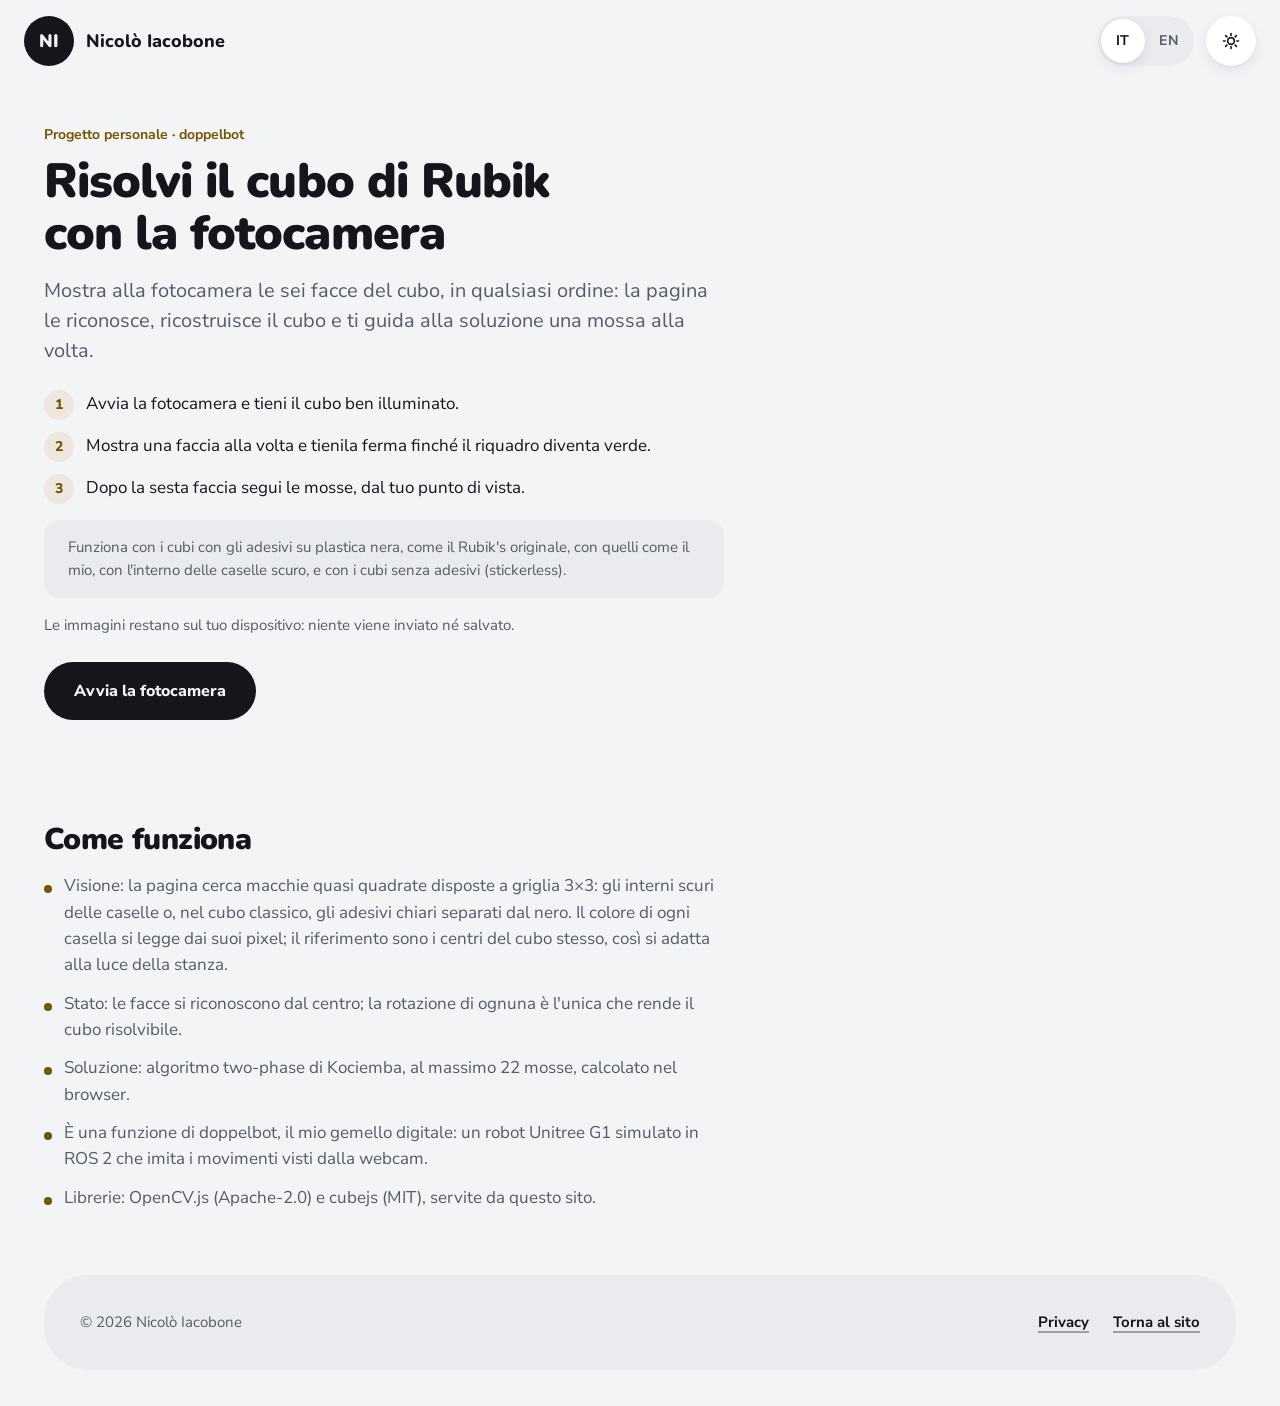
==== rubik/index.html @ 229d57e0 "Rubik page: move to the design system The page loads ../ds/tokens.css and ../ds/components.css inste" ====
<!DOCTYPE html>
<html lang="it">
<head>
<meta charset="utf-8">
<meta name="viewport" content="width=device-width, initial-scale=1">
<title>Cubo di Rubik con la fotocamera — Nicolò Iacobone</title>
<meta name="description" data-i18n-attr="content" data-i18n="meta.description" content="Scansiona un cubo di Rubik con la fotocamera e risolvilo mossa per mossa, tutto nel browser.">
<meta name="author" content="Nicolò Iacobone">
<meta name="theme-color" content="#ffffff">
<link rel="canonical" href="https://www.nicoloiacobone.it/rubik/">
<link rel="icon" href="../favicon.svg" type="image/svg+xml">
<link rel="stylesheet" href="../ds/tokens.css">
<link rel="stylesheet" href="../ds/components.css">
<link rel="stylesheet" href="css/rubik.css">
<script>
/* Applica tema e lingua prima del primo paint per evitare il flash (come nella home) */
(function () {
  try {
    var t = localStorage.getItem('theme');
    if (!t) t = window.matchMedia('(prefers-color-scheme: dark)').matches ? 'dark' : 'light';
    document.documentElement.setAttribute('data-theme', t);
    var l = localStorage.getItem('lang');
    if (!l) l = (navigator.language || 'it').toLowerCase().indexOf('it') === 0 ? 'it' : 'en';
    document.documentElement.setAttribute('lang', l);
  } catch (e) {}
})();
</script>
<script type="module" src="js/app.js"></script>
</head>
<body class="ni">

<header class="top">
  <nav class="ni-nav" aria-label="Main">
    <a class="ni-nav__brand" href="../"><span class="brand-dot" aria-hidden="true">NI</span><span class="name">Nicolò Iacobone</span></a>
    <div class="ni-nav__tools">
      <div class="ni-lang" role="group" data-i18n-attr="aria-label" data-i18n="a11y.langGroup" aria-label="Lingua">
        <button type="button" class="ni-lang__btn langswitch__btn" data-lang="it" aria-pressed="true">IT</button>
        <button type="button" class="ni-lang__btn langswitch__btn" data-lang="en" aria-pressed="false">EN</button>
      </div>
      <button type="button" class="ni-iconbtn" id="themeToggle" data-i18n-attr="aria-label,title" data-i18n="a11y.theme" aria-label="Cambia tema" title="Cambia tema"><svg aria-hidden="true" viewBox="0 0 24 24" fill="none" stroke="currentColor" stroke-width="2" stroke-linecap="round"><circle cx="12" cy="12" r="4"/><path d="M12 3v2M12 19v2M3 12h2M19 12h2M5.6 5.6l1.4 1.4M17 17l1.4 1.4M5.6 18.4L7 17M17 7l1.4-1.4"/></svg></button>
    </div>
  </nav>
</header>

<main class="wrap rubik">

  <section class="rubik__intro" id="intro">
    <p class="section__kicker ni-scope" data-i18n="intro.kicker">Progetto personale · doppelbot</p>
    <h1 class="rubik__title" data-i18n="intro.title">Risolvi il cubo di Rubik con la fotocamera</h1>
    <p class="section__lead" data-i18n="intro.lead">Mostra alla fotocamera le sei facce del cubo, in qualsiasi ordine: la pagina le riconosce, ricostruisce il cubo e ti guida alla soluzione una mossa alla volta.</p>
    <ol class="rubik__steps">
      <li data-i18n="intro.step1">Avvia la fotocamera e tieni il cubo ben illuminato.</li>
      <li data-i18n="intro.step2">Mostra una faccia alla volta e tienila ferma finché il riquadro diventa verde.</li>
      <li data-i18n="intro.step3">Dopo la sesta faccia segui le mosse, dal tuo punto di vista.</li>
    </ol>
    <p class="rubik__note" data-i18n="intro.note">Funziona con i cubi con gli adesivi su plastica nera, come il Rubik's originale, con quelli come il mio, con l'interno delle caselle scuro, e con i cubi senza adesivi (stickerless).</p>
    <p class="rubik__privacy" data-i18n="intro.privacy">Le immagini restano sul tuo dispositivo: niente viene inviato né salvato.</p>
    <div class="rubik__actions">
      <button type="button" class="ni-btn ni-btn--primary" id="startButton" data-i18n="intro.start">Avvia la fotocamera</button>
    </div>
    <p class="rubik__load" id="loadStatus" role="status" aria-live="polite"></p>
    <noscript><p class="rubik__load is-error">Serve JavaScript. / JavaScript is required.</p></noscript>
  </section>

  <!-- Sorgente nascosta: si vede il canvas con il fotogramma analizzato e la griglia disegnata sopra. -->
  <video class="rubik__source" id="video" playsinline muted aria-hidden="true"></video>

  <section class="rubik__app rubik__screen" id="scanSection" hidden>
    <div class="rubik__stage is-mirrored" id="stage">
      <canvas id="view" aria-hidden="true"></canvas>
    </div>
    <div class="rubik__panel rubik__panel--scan">
      <h2 class="rubik__subtitle" data-i18n="scan.title">Scansione</h2>
      <div class="rubik__messages">
        <p class="rubik__status" id="scanMain" role="status" aria-live="polite"></p>
        <p class="rubik__hint" id="scanHint"></p>
        <p class="rubik__hint" id="scanWarn" hidden></p>
        <p class="rubik__event" id="scanEvent" hidden></p>
      </div>
      <div class="net" id="net" role="img" data-i18n-attr="aria-label" data-i18n="scan.net" aria-label="Facce acquisite"></div>
      <div class="rubik__actions">
        <button type="button" class="ni-btn ni-btn--secondary" id="restartButton" data-i18n="scan.restart">Ricomincia</button>
        <button type="button" class="ni-btn ni-btn--secondary" id="switchButton" data-i18n="scan.switch" hidden>Cambia fotocamera</button>
        <button type="button" class="ni-btn ni-btn--secondary" data-exit data-i18n="app.exit">Esci</button>
      </div>
    </div>
  </section>

  <section class="rubik__guide rubik__screen" id="guideSection" hidden>
    <div class="rubik__guidehead">
      <h2 class="rubik__subtitle" data-i18n="guide.title">Soluzione</h2>
      <p class="rubik__hint" data-i18n="guide.hold">Tieni il cubo con il verde verso di te e il bianco in alto: la fotocamera vede la faccia blu.</p>
      <p class="rubik__status" id="guideStatus" role="status" aria-live="polite" hidden></p>
    </div>

    <div class="rubik__app">
      <div class="rubik__camera" id="guideStage">
        <p class="rubik__hint" id="guideCamera" hidden></p>
      </div>

      <div class="rubik__panel">
        <div class="move" id="currentMove">
          <svg class="move__icon" id="moveIcon" viewBox="-2.3 -2.3 4.6 4.6" aria-hidden="true">
            <defs>
              <marker id="arrowhead" viewBox="0 0 10 10" refX="6" refY="5" markerWidth="4" markerHeight="4" orient="auto-start-reverse">
                <path d="M0 0 L10 5 L0 10 z" fill="#ffff00" stroke="#000" stroke-width="1"/>
              </marker>
            </defs>
          </svg>
          <div class="move__text">
            <p class="move__label" data-i18n="guide.next">Prossima mossa</p>
            <p class="move__name" id="moveName" aria-live="polite"></p>
            <p class="move__description" id="moveText"></p>
            <p class="move__count" id="moveCount"></p>
          </div>
        </div>

        <div class="rubik__solved" id="solved" hidden>
          <p class="move__name" data-i18n="guide.solved">Cubo risolto!</p>
          <p data-i18n="guide.solvedText">Ottimo lavoro. Puoi mischiarlo e ricominciare con una nuova scansione.</p>
        </div>

        <p class="rubik__event" id="guideEvent" hidden></p>
        <div class="rubik__actions">
          <button type="button" class="ni-btn ni-btn--primary" id="doneButton" data-i18n="guide.done">Fatto</button>
          <button type="button" class="ni-btn ni-btn--secondary" id="undoButton" data-i18n="guide.undo">Annulla l'ultima</button>
          <button type="button" class="ni-btn ni-btn--secondary" id="modeButton">Conferma a mano</button>
          <button type="button" class="ni-btn ni-btn--secondary" id="rescanButton" data-i18n="guide.rescan">Nuova scansione</button>
          <button type="button" class="ni-btn ni-btn--secondary" data-exit data-i18n="app.exit">Esci</button>
        </div>
        <p class="rubik__keys" data-i18n="guide.keys">Tasti: Spazio = fatto, Z = annulla, M = conferma automatica o a mano</p>
        <ol class="moves" id="moveList"></ol>
      </div>
    </div>
  </section>

  <section class="rubik__about">
    <h2 class="rubik__subtitle" data-i18n="about.title">Come funziona</h2>
    <ul class="rubik__list">
      <li data-i18n="about.vision">Visione: la pagina cerca macchie quasi quadrate disposte a griglia 3×3: gli interni scuri delle caselle o, nel cubo classico, gli adesivi chiari separati dal nero. Il colore di ogni casella si legge dai suoi pixel; il riferimento sono i centri del cubo stesso, così si adatta alla luce della stanza.</li>
      <li data-i18n="about.state">Stato: le facce si riconoscono dal centro; la rotazione di ognuna è l'unica che rende il cubo risolvibile.</li>
      <li data-i18n="about.solver">Soluzione: algoritmo two-phase di Kociemba, al massimo 22 mosse, calcolato nel browser.</li>
      <li data-i18n="about.origin">È una funzione di doppelbot, il mio gemello digitale: un robot Unitree G1 simulato in ROS 2 che imita i movimenti visti dalla webcam.</li>
      <li data-i18n="about.credits">Librerie: OpenCV.js (Apache-2.0) e cubejs (MIT), servite da questo sito.</li>
    </ul>
  </section>
</main>

<footer class="wrap rubik__foot">
  <div class="ni-footer">
    <p class="footer__copy">© 2026 Nicolò Iacobone</p>
    <ul class="ni-footer__links">
      <li><a class="ni-link" href="../privacy.html" data-i18n="footer.privacy">Privacy</a></li>
      <li><a class="ni-link" href="../" data-i18n="footer.back">Torna al sito</a></li>
    </ul>
  </div>
</footer>

</body>
</html>
---- ds/tokens.css ----
/* Nicolò Iacobone design system: tokens. Generated from tokens.json by tools/gen_tokens.py. Do not edit by hand. */
@font-face { font-family: "Nunito"; src: url("fonts/Nunito-latin-wght.woff2") format("woff2"); font-weight: 200 1000; font-style: normal; font-display: swap; }
@font-face { font-family: "Nunito Sans"; src: url("fonts/NunitoSans-latin-wght.woff2") format("woff2"); font-weight: 200 1000; font-style: normal; font-display: swap; }
@font-face { font-family: "JetBrains Mono"; src: url("fonts/JetBrainsMono-latin-wght.woff2") format("woff2"); font-weight: 100 800; font-style: normal; font-display: swap; }

/* Light is the first theme. The page follows the system setting, and data-theme on <html> overrides it. */
:root, [data-theme="light"] {
  --ground: #f3f4f6;
  --surface: #ffffff;
  --sunken: #e9ebef;
  --line: #d8dbe2;
  --muted: #555b6a;
  --ink: #14161c;
  --on-ink: #f3f4f6;
  --vggt-text: #4b35d6;
  --vggt-near: var(--vggt-text);
  --vggt-far: #0b8e93;
  --mapanything-text: #a31b6f;
  --openfactory-text: #a8420e;
  --openfactory-link: #f0661a;
  --openfactory-link-2: #ff8a3d;
  --openfactory-joint: var(--ink);
  --doppelbot-text: #0a6e60;
  --doppelbot-human: #0b8e7c;
  --doppelbot-twin: #e0457b;
  --doppelbot-bone: #8a90a0;
  --rgbd-text: #3d5a80;
  --rgbd-near: var(--rgbd-text);
  --rgbd-far: #9aa3b2;
  --rubik-text: #765300;
  --rubik-body: #14161c;
  --rubik-off: #2a2f3a;
  --rubik-red: #d9283f;
  --rubik-orange: #f0801c;
  --rubik-yellow: #f4cc1f;
  --rubik-green: #1ba358;
  --rubik-blue: #2160e0;
  --rubik-white: #f5f5f1;
  --fishing-thread: #2b7bb9;
  --deck-card: #c48a00;
  --deck-rest: #c9ced8;
  --pitch-grass: #1f8a4c;
  --pitch-line: #ffffff;
  --film-strip: #14161c;
  --film-frame: #f5f5f1;
  --film-light: #f4cc1f;
  --juggle-a: #e5484d;
  --juggle-b: #f2b01e;
  --juggle-c: #3b82f6;
  --board-pcb: #0f5f55;
  --board-hole: #0a3f39;
  --led-on: #ff4d4d;
  --board-wire: #f2b01e;
  --timeline-a: #7c5cff;
  --timeline-b: #0f9e90;
  --travel-visited: #00a0bd;
  --travel-lived: #d9541e;
  --travel-land: #c9ced8;
  --dots-perception: #1583c6;
  --dots-data: #4f8f1e;
  --dots-academic: #d2473a;
  --shadow-float: 0 1px 2px rgba(20,22,28,0.05), 0 18px 44px rgba(30,36,60,0.11);
  --shadow-rest: 0 1px 2px rgba(20,22,28,0.06), 0 5px 14px rgba(30,36,60,0.08);
}
@media (prefers-color-scheme: dark) {
  :root:not([data-theme="light"]) {
    --ground: #0e1014;
    --surface: #181b22;
    --sunken: #232730;
    --line: #2e333e;
    --muted: #a4a9b6;
    --ink: #f1f2f5;
    --on-ink: #0e1014;
    --vggt-text: #a99bff;
    --vggt-near: var(--vggt-text);
    --vggt-far: #5ee0da;
    --mapanything-text: #ff8fcc;
    --openfactory-text: #ff9a5c;
    --openfactory-joint: var(--ink);
    --doppelbot-text: #5ee0c8;
    --doppelbot-human: var(--doppelbot-text);
    --doppelbot-twin: #ff86b0;
    --doppelbot-bone: #7c8494;
    --rgbd-text: #a9c1e8;
    --rgbd-near: var(--rgbd-text);
    --rgbd-far: #5b6475;
    --rubik-text: #ffd466;
    --rubik-body: #05060a;
    --rubik-off: #1b1f28;
    --fishing-thread: #7cc0f5;
    --deck-card: #ffcb45;
    --deck-rest: #3a4150;
    --film-strip: #05060a;
    --board-pcb: #0c4a43;
    --board-hole: #083630;
    --timeline-a: #a996ff;
    --timeline-b: #4fd8c9;
    --travel-visited: #1fb6d4;
    --travel-lived: #ff8f5a;
    --travel-land: #3a4150;
    --dots-perception: #74c4f5;
    --dots-data: #a6d86a;
    --dots-academic: #ff8f7e;
    --shadow-float: inset 0 1px 0 rgba(255,255,255,0.05), 0 20px 48px rgba(0,0,0,0.55);
    --shadow-rest: inset 0 1px 0 rgba(255,255,255,0.05), 0 6px 16px rgba(0,0,0,0.45);
  }
}
[data-theme="dark"] {
  --ground: #0e1014;
  --surface: #181b22;
  --sunken: #232730;
  --line: #2e333e;
  --muted: #a4a9b6;
  --ink: #f1f2f5;
  --on-ink: #0e1014;
  --vggt-text: #a99bff;
  --vggt-near: var(--vggt-text);
  --vggt-far: #5ee0da;
  --mapanything-text: #ff8fcc;
  --openfactory-text: #ff9a5c;
  --openfactory-joint: var(--ink);
  --doppelbot-text: #5ee0c8;
  --doppelbot-human: var(--doppelbot-text);
  --doppelbot-twin: #ff86b0;
  --doppelbot-bone: #7c8494;
  --rgbd-text: #a9c1e8;
  --rgbd-near: var(--rgbd-text);
  --rgbd-far: #5b6475;
  --rubik-text: #ffd466;
  --rubik-body: #05060a;
  --rubik-off: #1b1f28;
  --fishing-thread: #7cc0f5;
  --deck-card: #ffcb45;
  --deck-rest: #3a4150;
  --film-strip: #05060a;
  --board-pcb: #0c4a43;
  --board-hole: #083630;
  --timeline-a: #a996ff;
  --timeline-b: #4fd8c9;
  --travel-visited: #1fb6d4;
  --travel-lived: #ff8f5a;
  --travel-land: #3a4150;
  --dots-perception: #74c4f5;
  --dots-data: #a6d86a;
  --dots-academic: #ff8f7e;
  --shadow-float: inset 0 1px 0 rgba(255,255,255,0.05), 0 20px 48px rgba(0,0,0,0.55);
  --shadow-rest: inset 0 1px 0 rgba(255,255,255,0.05), 0 6px 16px rgba(0,0,0,0.45);
}
:root {
  --space-1: 4px;
  --space-2: 8px;
  --space-3: 12px;
  --space-4: 16px;
  --space-5: 24px;
  --space-6: 36px;
  --space-7: 48px;
  --space-8: 64px;
  --space-9: 96px;
  --radius-sm: 16px;
  --radius-md: 28px;
  --radius-lg: 44px;
  --radius-xl: 56px;
  --radius-full: 999px;
  --page-max: 1240px;
  --grid-columns: 12;
  --grid-gap: 24px;
  --text-measure: 68ch;
  --bp-phone: 480px;
  --bp-tablet: 768px;
  --bp-desktop: 1100px;
  --font-display: "Nunito", "Avenir Next", system-ui, sans-serif;
  --font-text: "Nunito Sans", "Avenir Next", system-ui, sans-serif;
  --font-mono: "JetBrains Mono", ui-monospace, Menlo, monospace;
}

/* One class per type style. */
.display { font-family: var(--font-display); font-size: 76px; line-height: 1.03; font-weight: 900; letter-spacing: -0.025em; }
.title-1 { font-family: var(--font-display); font-size: 48px; line-height: 1.08; font-weight: 900; letter-spacing: -0.02em; }
.title-2 { font-family: var(--font-display); font-size: 30px; line-height: 1.15; font-weight: 900; letter-spacing: -0.02em; }
.title-3 { font-family: var(--font-display); font-size: 22px; line-height: 1.25; font-weight: 800; letter-spacing: -0.01em; }
.metric { font-family: var(--font-display); font-size: 34px; line-height: 1.1; font-weight: 900; letter-spacing: -0.01em; }
.lead { font-family: var(--font-text); font-size: 20px; line-height: 1.5; font-weight: 400; }
.body { font-family: var(--font-text); font-size: 17px; line-height: 1.5; font-weight: 400; }
.small { font-family: var(--font-text); font-size: 15px; line-height: 1.5; font-weight: 400; }
.label { font-family: var(--font-text); font-size: 14px; line-height: 1.3; font-weight: 700; }
.button { font-family: var(--font-text); font-size: 16px; line-height: 1; font-weight: 800; }
.code { font-family: var(--font-mono); font-size: 14px; line-height: 1.6; font-weight: 400; }
.unit { font-family: var(--font-mono); font-size: 12px; line-height: 1.4; font-weight: 400; }
---- ds/components.css ----
/* Nicolò Iacobone design system: component styles. Every value comes from tokens.css. */
.ni, .ni * { box-sizing: border-box; }
.ni { font-family: var(--font-text); color: var(--ink); -webkit-font-smoothing: antialiased; }
.ni :focus-visible { outline: 3px solid var(--ink); outline-offset: 3px; }

/* ---------- Button ---------- */
.ni-btn { display: inline-flex; align-items: center; justify-content: center; gap: var(--space-2); height: 58px; padding: 0 30px; border: 0; border-radius: var(--radius-full); font: 800 16px/1 var(--font-text); text-decoration: none; white-space: nowrap; cursor: pointer; transition: transform .15s ease, box-shadow .15s ease, background-color .15s ease; }
.ni-btn svg { width: 18px; height: 18px; flex: none; }
.ni-btn--primary { background: var(--ink); color: var(--on-ink); }
.ni-btn--primary:hover { transform: translateY(-2px); }
.ni-btn--secondary { background: var(--surface); color: var(--ink); box-shadow: var(--shadow-rest); }
.ni-btn--secondary:hover { transform: translateY(-2px); box-shadow: var(--shadow-float); }
.ni-btn--quiet { background: transparent; color: var(--ink); }
.ni-btn--quiet:hover { background: var(--sunken); }
.ni-btn--small { height: 46px; padding: 0 22px; font-size: 15px; }
.ni-btn[disabled], .ni-btn[aria-disabled="true"] { opacity: .45; cursor: not-allowed; transform: none; box-shadow: none; }
.ni-iconbtn { display: inline-flex; align-items: center; justify-content: center; width: 50px; height: 50px; padding: 0; border: 0; border-radius: 50%; background: var(--surface); color: var(--ink); box-shadow: var(--shadow-rest); cursor: pointer; }
.ni-iconbtn svg { width: 20px; height: 20px; }

/* ---------- Link ---------- */
.ni-link { color: var(--ni-accent, var(--ink)); font-weight: 700; text-decoration: underline; text-decoration-thickness: 2px; text-underline-offset: 4px; text-decoration-color: color-mix(in oklab, currentColor 35%, transparent); }
.ni-link:hover { text-decoration-color: currentColor; }
.ni-link--arrow::after { content: "\2192"; display: inline-block; margin-left: .3em; transition: transform .15s ease; }
.ni-link--arrow:hover::after { transform: translateX(3px); }
.ni-pending { display: inline-flex; align-items: center; height: 30px; padding: 0 13px; border: 2px dashed var(--ni-accent, var(--muted)); border-radius: var(--radius-full); color: var(--ni-accent, var(--muted)); font: 500 11.5px/1 var(--font-mono); letter-spacing: .04em; text-transform: uppercase; white-space: nowrap; }

/* ---------- Tag, chip, scope ---------- */
.ni-tag { display: inline-flex; align-items: center; height: 32px; padding: 0 14px; border-radius: var(--radius-full); background: var(--sunken); color: var(--ink); font: 700 13px/1 var(--font-text); white-space: nowrap; }
.ni-tag--matter { background: color-mix(in oklab, var(--ni-accent) 13%, var(--surface)); color: var(--ni-accent); }
.ni-chip { display: inline-flex; align-items: center; gap: 9px; height: 40px; padding: 0 18px 0 14px; border-radius: var(--radius-full); background: var(--surface); color: var(--ink); box-shadow: var(--shadow-rest); font: 700 14px/1 var(--font-text); white-space: nowrap; }
.ni-chip__dot { width: 10px; height: 10px; border-radius: 50%; background: var(--ink); }
.ni-scope { color: var(--ni-accent, var(--muted)); font: 700 14px/1.3 var(--font-text); }

/* ---------- Nav ---------- */
.ni-nav { display: flex; flex-wrap: wrap; align-items: center; justify-content: space-between; gap: var(--space-4); }
.ni-nav__brand { display: inline-flex; align-items: center; gap: var(--space-3); color: var(--ink); font: 800 18px/1 var(--font-display); text-decoration: none; }
.ni-nav__avatar { width: 50px; height: 50px; border-radius: 50%; object-fit: cover; box-shadow: var(--shadow-rest); }
.ni-nav__track { display: flex; gap: 2px; margin: 0; padding: 5px; border-radius: var(--radius-full); background: var(--sunken); list-style: none; }
.ni-nav__item { display: inline-flex; align-items: center; justify-content: center; height: 44px; padding: 0 22px; border-radius: var(--radius-full); color: var(--muted); font: 700 15px/1 var(--font-text); text-decoration: none; }
.ni-nav__item:hover { color: var(--ink); }
.ni-nav__item[aria-current="page"] { background: var(--surface); color: var(--ink); box-shadow: var(--shadow-rest); }
@media (max-width: 768px) {
  .ni-nav__track { order: 3; width: 100%; }
  .ni-nav__track li { flex: 1; }
  .ni-nav__item { width: 100%; padding: 0 8px; }
}

/* ---------- Footer ---------- */
.ni-footer { display: flex; flex-wrap: wrap; align-items: center; justify-content: space-between; gap: var(--space-4) var(--space-6); padding: var(--space-6); border-radius: var(--radius-lg); background: var(--sunken); color: var(--muted); font: 400 15px/1.5 var(--font-text); }
.ni-footer__brand { display: inline-flex; align-items: center; gap: var(--space-3); color: var(--ink); font: 800 16px/1 var(--font-display); }
.ni-footer__brand svg { width: 44px; height: auto; }
.ni-footer__links { display: flex; flex-wrap: wrap; gap: var(--space-2) var(--space-5); margin: 0; padding: 0; list-style: none; }
.ni-footer__note { width: 100%; margin: 0; font: 400 12px/1.4 var(--font-mono); }

/* ---------- Project card ---------- */
.ni-card { display: flex; flex-direction: column; gap: var(--space-4); padding: var(--space-6); border-radius: var(--radius-lg); background: var(--surface); box-shadow: var(--shadow-float); }
.ni-card__head { display: flex; align-items: center; justify-content: space-between; gap: var(--space-3); min-height: 46px; }
.ni-card__open { display: inline-flex; align-items: center; justify-content: center; flex: none; width: 46px; height: 46px; border-radius: 50%; background: var(--ink); color: var(--on-ink); }
.ni-card__open svg { width: 18px; height: 18px; }
.ni-card__name { height: 104px; }
.ni-card__name svg { display: block; height: 100%; max-width: 100%; }
.ni-card__title { margin: 0; font: 800 22px/1.25 var(--font-display); letter-spacing: -.01em; }
.ni-card__body { display: flex; flex-wrap: wrap; align-items: center; gap: var(--space-5); }
.ni-card__text { display: flex; flex: 1 1 240px; flex-direction: column; gap: var(--space-3); min-width: 0; }
.ni-card__text p { margin: 0; font: 400 17px/1.5 var(--font-text); }
.ni-card__cover { flex: 0 1 280px; height: 190px; }
.ni-card__cover svg { display: block; width: 100%; height: 100%; }
.ni-card__cover--media { overflow: hidden; border-radius: var(--radius-md); box-shadow: var(--shadow-rest); }
.ni-card__cover--media img { display: block; width: 100%; height: 100%; object-fit: cover; }
.ni-card__metric { color: var(--ni-accent, var(--ink)); font: 900 34px/1.1 var(--font-display); letter-spacing: -.01em; font-variant-numeric: tabular-nums; }
.ni-card__unit { color: var(--muted); font: 400 12px/1.4 var(--font-mono); }
.ni-card__tags { display: flex; flex-wrap: wrap; gap: var(--space-2); }
@media (max-width: 480px) { .ni-card { padding: var(--space-5); border-radius: var(--radius-md); } }

/* ---------- Results table and metrics ---------- */
.ni-table-wrap { overflow-x: auto; padding: var(--space-3) var(--space-5) var(--space-4); border-radius: var(--radius-md); background: var(--surface); box-shadow: var(--shadow-rest); }
.ni-table { width: 100%; border-collapse: separate; border-spacing: 0; font: 400 15px/1.4 var(--font-text); }
.ni-table th, .ni-table td { padding: 13px 14px; border-bottom: 1px solid var(--line); text-align: left; vertical-align: baseline; white-space: nowrap; }
.ni-table th:first-child, .ni-table td:first-child { min-width: 220px; white-space: normal; }
.ni-table thead th { color: var(--muted); font: 400 12px/1.4 var(--font-mono); }
.ni-table tbody tr:last-child > * { border-bottom: 0; }
.ni-table .num { font-family: var(--font-mono); font-variant-numeric: tabular-nums; text-align: right; }
.ni-table .best { font-weight: 700; }
.ni-table small { display: block; color: var(--muted); font-size: 13px; font-weight: 400; }
.ni-table tr.is-ours > * { border-bottom-color: transparent; background: color-mix(in oklab, var(--ni-accent, var(--ink)) 9%, var(--surface)); }
.ni-table tr.is-ours > :first-child { border-radius: 14px 0 0 14px; color: var(--ni-accent, var(--ink)); font-weight: 700; }
.ni-table tr.is-ours > :last-child { border-radius: 0 14px 14px 0; }
.ni-table__note { max-width: var(--text-measure); margin: var(--space-3) 0 0; color: var(--muted); font: 400 15px/1.5 var(--font-text); }
.ni-metrics { display: grid; grid-template-columns: repeat(auto-fit, minmax(180px, 1fr)); gap: var(--space-5); margin: 0; }
.ni-metrics > div { display: flex; flex-direction: column; gap: 3px; }
.ni-metrics dt { order: 2; color: var(--muted); font: 400 12px/1.4 var(--font-mono); }
.ni-metrics dd { order: 1; margin: 0; color: var(--ni-accent, var(--ink)); font: 900 34px/1.1 var(--font-display); letter-spacing: -.01em; font-variant-numeric: tabular-nums; }

/* ---------- Figure and video ---------- */
.ni-figure { display: flex; flex-direction: column; gap: var(--space-3); margin: 0; }
.ni-figure__frame { position: relative; overflow: hidden; border-radius: var(--radius-md); background: var(--sunken); box-shadow: var(--shadow-rest); }
.ni-figure__frame > img, .ni-figure__frame > video, .ni-figure__frame > svg { display: block; width: 100%; height: 100%; object-fit: cover; }
.ni-figure__frames { display: grid; grid-template-columns: repeat(2, minmax(0, 1fr)); gap: var(--space-3); }
.ni-figure figcaption { max-width: var(--text-measure); color: var(--muted); font: 400 15px/1.5 var(--font-text); }
.ni-figure figcaption b { color: var(--ink); font-weight: 700; }
.ni-figure__note { display: block; margin-top: var(--space-1); font: 400 12px/1.4 var(--font-mono); }
.ni-video__play { position: absolute; top: 50%; left: 50%; display: flex; align-items: center; justify-content: center; width: 76px; height: 76px; padding: 0; border: 0; border-radius: 50%; background: var(--surface); color: var(--ink); box-shadow: var(--shadow-float); transform: translate(-50%, -50%); cursor: pointer; }
.ni-video__play svg { width: 28px; height: 28px; margin-left: 4px; }
.ni-video__chip { position: absolute; right: var(--space-4); bottom: var(--space-4); display: inline-flex; align-items: center; height: 30px; padding: 0 12px; border-radius: var(--radius-full); background: var(--surface); color: var(--ink); box-shadow: var(--shadow-rest); font: 400 12px/1 var(--font-mono); }
@media (max-width: 480px) { .ni-figure__frames { grid-template-columns: minmax(0, 1fr); } }

/* ---------- Code ---------- */
.ni-code { overflow: hidden; border-radius: var(--radius-md); background: var(--sunken); color: var(--ink); }
.ni-code__head { display: flex; align-items: center; justify-content: space-between; gap: var(--space-3); padding: var(--space-2) var(--space-2) 0 var(--space-5); color: var(--muted); font: 400 12px/1.4 var(--font-mono); }
.ni-code__copy { height: 44px; padding: 0 16px; border: 0; border-radius: var(--radius-full); background: transparent; color: var(--ink); font: 700 13px/1 var(--font-text); cursor: pointer; }
.ni-code__copy:hover { background: var(--surface); }
.ni-code pre { margin: 0; padding: var(--space-2) var(--space-5) var(--space-5); overflow-x: auto; font: 400 14px/1.6 var(--font-mono); tab-size: 2; }
.ni-code .c, .ni-code .p { color: var(--muted); }
.ni-code .p { user-select: none; }
.ni-code-inline { padding: 2px 7px; border-radius: 8px; background: var(--sunken); font: 400 .88em/1 var(--font-mono); }

@media (prefers-reduced-motion: reduce) {
  .ni-btn, .ni-link--arrow::after { transition: none; }
  .ni-btn:hover, .ni-link--arrow:hover::after { transform: none; }
}
/* ---------- LangSwitch: Italian and English ---------- */
/* Both texts are in the page, in elements with the class only-it or only-en. The attribute lang on <html> shows one. */
html[lang="it"] .only-en, html:not([lang="it"]) .only-it { display: none !important; }
.ni-lang { display: inline-flex; gap: 2px; padding: 3px; border-radius: var(--radius-full); background: var(--sunken); }
.ni-lang__btn { display: inline-flex; align-items: center; justify-content: center; min-width: 44px; height: 44px; padding: 0 12px; border: 0; border-radius: var(--radius-full); background: transparent; color: var(--muted); font: 700 14px/1 var(--font-text); letter-spacing: .04em; cursor: pointer; }
.ni-lang__btn:hover { color: var(--ink); }
.ni-lang__btn[aria-pressed="true"] { background: var(--surface); color: var(--ink); box-shadow: var(--shadow-rest); }
.ni-nav__tools { display: inline-flex; align-items: center; gap: var(--space-3); }

/* ---------- PosterCard: a card that opens ---------- */
/* Closed it is a poster: the drawn name and the drawing. Open it shows the details. One variable, --o, runs from 0 (poster) to 1 (details). */
.ni-poster{--o:0;--pe:none;--k:var(--kd);--kc:var(--kcd);position:relative;container-type:size;width:100%;--h:520px;height:var(--h);min-height:440px;overflow:hidden;border-radius:var(--radius-lg);background:var(--surface);box-shadow:var(--shadow-rest);cursor:pointer;transition:box-shadow .3s ease}
.ni-poster.is-open,.ni-poster:has(:focus-visible){--o:1;--pe:auto}
@media (hover:hover) and (pointer:fine){.ni-poster:hover{--o:1;--pe:auto}}
.ni-poster::before{content:"";position:absolute;inset:0;background:var(--tint,color-mix(in oklab,var(--ni-accent) 10%,var(--surface)));}   /* the ground of the poster stays when the card opens (asked by Nicolò) */
.ni-poster__name,.ni-poster__cover{position:absolute;transition:transform .65s cubic-bezier(.2,.8,.2,1)}
.ni-poster__name svg,.ni-poster__cover svg{display:block;width:100%;height:100%}
.ni-poster__name{left:36px;top:76px;width:60cqw;height:64px;transform-origin:0 0;
  transform:translate(calc((1 - var(--o)) * (7cqw - 36px)),calc((1 - var(--o)) * (9cqh - 76px))) scale(calc(1 + (1 - var(--o)) * (var(--k) - 1)))}
.ni-poster__cover{right:36px;top:170px;width:38cqw;height:250px;transform-origin:100% 100%;
  transform:translate(calc((1 - var(--o)) * (36px - 4cqw)),calc((1 - var(--o)) * (96cqh - 420px))) scale(calc(1 + (1 - var(--o)) * (var(--kc) - 1)))}
.ni-poster__scope,.ni-poster__body{position:absolute;opacity:var(--o);pointer-events:var(--pe);transition:opacity .3s ease}
.ni-poster.is-open :is(.ni-poster__scope,.ni-poster__body),.ni-poster:has(:focus-visible) :is(.ni-poster__scope,.ni-poster__body){transition-delay:.18s}
@media (hover:hover) and (pointer:fine){.ni-poster:hover :is(.ni-poster__scope,.ni-poster__body){transition-delay:.18s}}
.ni-poster__scope{left:36px;top:40px}
.ni-poster__body{left:36px;top:156px;width:50cqw;display:flex;flex-direction:column;gap:12px}
.ni-poster__body p{margin:0;font:400 17px/1.5 var(--font-text)}
.ni-poster__body .ni-card__title{font-size:22px}
.ni-poster__toggle{position:absolute;top:20px;right:20px;width:44px;height:44px;z-index:1}
.ni-poster__toggle svg{transition:transform .3s ease;transform:rotate(calc(var(--o) * 45deg))}
/* a personal tile: the poster is its cover alone */
.ni-poster--tile{--tint:var(--surface);--h:460px;min-height:400px}
.ni-poster--tile .ni-poster__name{left:24px;top:24px;width:240px;height:var(--nh,36px);transform:translate(0,calc((1 - var(--o)) * 6px)) scale(calc(1 + (1 - var(--o)) * (var(--k) - 1)))}
.ni-poster--tile .ni-poster__cover{left:24px;right:24px;top:calc(74px + var(--sh,0px));width:auto;height:110px;transform-origin:50% 0;
  transform:translate(0,calc((1 - var(--o)) * (62cqh - 74px - var(--sh,0px) - 55px * var(--kc)))) scale(calc(1 + (1 - var(--o)) * (var(--kc) - 1)))}
.ni-poster--tile .ni-poster__body{left:24px;right:24px;top:calc(198px + var(--sh,0px));width:auto;gap:8px}
.ni-poster--tile .ni-poster__toggle{top:14px;right:14px}
.ni-poster__title{margin:0;font:800 22px/1.25 var(--font-display);letter-spacing:-.01em}
.ni-poster__metric{font:900 34px/1.1 var(--font-display);letter-spacing:-.01em;font-variant-numeric:tabular-nums}
.ni-poster__unit,.ni-poster__note{color:var(--muted);font:400 12px/1.4 var(--font-mono)}
.ni-poster__links{display:flex;flex-wrap:wrap;gap:4px 14px}
.ni-poster__links .ni-link{font-size:14px}
@media (max-width:767px){
  .ni-poster{--k:var(--kp);--kc:1.9;--h:640px;min-height:520px;border-radius:var(--radius-md)}
  .ni-poster__name{left:24px;top:64px;width:78cqw;height:48px;transform:translate(calc((1 - var(--o)) * (7cqw - 24px)),calc((1 - var(--o)) * (17cqh - 64px))) scale(calc(1 + (1 - var(--o)) * (var(--k) - 1)))}
  .ni-poster__cover{right:24px;top:auto;bottom:20px;width:46cqw;height:84px;transform:translate(calc((1 - var(--o)) * (24px - 5cqw)),calc((1 - var(--o)) * (20px - 4cqh))) scale(calc(1 + (1 - var(--o)) * (var(--kc) - 1)))}
  .ni-poster__scope{left:24px;top:28px;max-width:66cqw}
  .ni-poster__body{left:24px;top:124px;width:calc(100cqw - 48px);gap:10px}
  .ni-poster__body p{font-size:15px}
  .ni-poster__body .ni-card__title{font-size:20px}
  .ni-poster__body .ni-card__metric{font-size:30px}
  .ni-poster--tile{--k:calc(var(--kd) * .82);--kc:calc(var(--kcd) * .86);--h:460px;min-height:400px;border-radius:var(--radius-lg)}
  .ni-poster--tile .ni-poster__name{left:24px;top:24px;width:204px;height:var(--nh,36px);transform:translate(0,calc((1 - var(--o)) * 6px)) scale(calc(1 + (1 - var(--o)) * (var(--k) - 1)))}
  .ni-poster--tile .ni-poster__cover{top:calc(74px + var(--sh,0px));bottom:auto;width:auto;height:110px;transform:translate(0,calc((1 - var(--o)) * (62cqh - 74px - var(--sh,0px) - 55px * var(--kc)))) scale(calc(1 + (1 - var(--o)) * (var(--kc) - 1)))}
  .ni-poster--tile .ni-poster__body{top:calc(198px + var(--sh,0px))}
  .ni-poster--tile .ni-poster__body p{font-size:17px}
}
@media (prefers-reduced-motion:reduce){.ni-poster__name,.ni-poster__cover,.ni-poster__scope,.ni-poster__body,.ni-poster__toggle svg{transition:none}}

/* ---------- MiniCard: a secondary project. A small PosterCard: the name in MatterDots, then the title and the link ---------- */
.ni-mini{--o:0;--dot-off:.3;position:relative;overflow:hidden;min-height:112px;padding:16px 18px;border-radius:var(--radius-md);background:color-mix(in oklab,var(--dot,var(--surface)) 9%,var(--surface));box-shadow:var(--shadow-rest);cursor:pointer}   /* --dot: the colour of the group. The ground takes 9% of it, like the ground of a project poster */
.ni-mini.is-open,.ni-mini:has(:focus-visible){--o:1}
@media (hover:hover) and (pointer:fine){.ni-mini:hover{--o:1}}
.ni-mini__name{width:calc(100% - 52px);height:48px;transform-origin:0 0;transform:scale(calc(1 - .46 * var(--o)));transition:transform .5s cubic-bezier(.2,.8,.2,1)}
.ni-mini__name svg{display:block;width:100%;height:100%}
.ni-mini__scope{position:absolute;left:18px;bottom:14px;color:var(--muted);font:400 11px/1.3 var(--font-mono);opacity:calc(1 - var(--o));transition:opacity .2s ease}
.ni-mini__body{position:absolute;left:18px;right:18px;top:50px;display:flex;flex-direction:column;gap:6px;opacity:var(--o);pointer-events:none;transition:opacity .3s ease}
.ni-mini.is-open .ni-mini__body,.ni-mini:has(:focus-visible) .ni-mini__body{pointer-events:auto;transition-delay:.12s}
@media (hover:hover) and (pointer:fine){.ni-mini:hover .ni-mini__body{pointer-events:auto;transition-delay:.12s}}
.ni-mini__title{margin:0;font:800 15px/1.3 var(--font-display);letter-spacing:-.005em}
.ni-mini .ni-link{font-size:14px}
.ni-mini .ni-poster__toggle{top:10px;right:10px;width:40px;height:40px}
@media (max-width:767px){
  /* on a phone the cards are a list, and the one that is tapped grows */
  .ni-mini{min-height:0;padding:11px 14px}
  .ni-mini__name{height:30px;transform:scale(calc(1 - .2 * var(--o)))}
  .ni-mini__scope{display:none}
  .ni-mini__body{position:static;max-height:calc(var(--o) * 110px);margin-top:calc(var(--o) * 2px);overflow:hidden;transition:max-height .35s ease,opacity .3s ease}
  .ni-mini .ni-poster__toggle{top:6px;right:8px}
}
@media (prefers-reduced-motion:reduce){.ni-mini__name,.ni-mini__scope,.ni-mini__body{transition:none}}

/* ---------- Dossier: the third state of a card ---------- */
/* The card grows to the whole screen and holds the page of its project. The drawn name and the cover move from the card into its head. */
.ni-poster__actions,.ni-mini__actions{display:flex;flex-wrap:wrap;align-items:center;gap:10px 18px}
.ni-mini__actions{gap:2px 16px}
.ni-more svg{flex:none;width:16px;height:16px}
.ni-link.ni-more{display:inline-flex;align-items:center;gap:6px}
/* while its dossier is open the card is empty: the drawings are in the dossier, and the text comes back when it closes */
.ni-poster.is-away :is(.ni-poster__scope,.ni-poster__body),.ni-mini.is-away :is(.ni-mini__body,.ni-mini__scope){opacity:0;transition:none}
.ni-dossier{--pad:var(--space-6);position:fixed;inset:0;box-sizing:border-box;width:100%;height:100%;max-width:none;max-height:none;margin:0;padding:0;border:0;overflow-x:hidden;overflow-y:auto;overscroll-behavior:contain;background:var(--tint,color-mix(in oklab,var(--ni-accent) 10%,var(--surface)));color:var(--ink);z-index:20}
.ni-dossier::backdrop{background:transparent}
.ni-dossier:focus{outline:0}
html:not(.js) .ni-dossier:target{display:block}   /* without scripts the address alone opens it */
.ni-dossier__close{position:fixed;top:20px;right:20px;z-index:2;width:44px;height:44px;text-decoration:none}
.ni-dossier__page{width:min(1080px,100% - 2 * var(--pad));margin:0 auto;padding:var(--space-8) 0 var(--space-9)}
.ni-dossier__head{display:grid;grid-template-columns:minmax(0,7fr) minmax(0,5fr);gap:var(--space-4) var(--space-6);align-items:start}
.ni-dossier__head > .ni-scope,.ni-dossier__name,.ni-dossier__plain,.ni-dossier__facts,.ni-dossier__head--plain .ni-dossier__text{grid-column:1/-1}
/* the two places the drawings of the card move into: each is exactly as large as its drawing */
.ni-dossier__name{width:min(100%,calc(var(--dh,84px) * var(--ar,6)));aspect-ratio:var(--ar,6);margin:var(--space-1) 0 var(--space-2)}
.ni-dossier__cover{grid-column:2;justify-self:end;width:min(100%,calc(var(--ch,220px) * var(--ar,1.6)));aspect-ratio:var(--ar,1.6)}
.ni-dossier__name:empty,.ni-dossier__cover:empty{display:none}
.ni-dossier :is(.ni-poster__name,.ni-poster__cover,.ni-mini__name){position:static;width:100%;height:100%;transform:none;transform-origin:0 0;transition:none}
.ni-dossier__plain{display:none;margin:0;font:900 48px/1.08 var(--font-display);letter-spacing:-.02em}
html:not(.js) .ni-dossier__plain{display:block}   /* the name as text, where the drawing cannot move in */
.ni-dossier__text{grid-column:1;display:flex;flex-direction:column;gap:var(--space-3);min-width:0}
.ni-dossier__title{margin:0;font:900 30px/1.15 var(--font-display);letter-spacing:-.02em;text-wrap:balance}
.ni-dossier__lead{max-width:34em;margin:0;font:400 20px/1.5 var(--font-text)}
.ni-dossier__note{max-width:var(--text-measure);margin:0;color:var(--muted);font:400 15px/1.5 var(--font-text)}
.ni-dossier__links{display:flex;flex-wrap:wrap;align-items:center;gap:8px 20px}
.ni-dossier__meta{display:flex;flex-direction:column;gap:2px;margin:0;color:var(--muted);font:400 12px/1.5 var(--font-mono)}
.ni-dossier__meta div{display:flex;flex-wrap:wrap;gap:0 8px}
.ni-dossier__meta dt::after{content:":"}
.ni-dossier__meta dd{margin:0;color:var(--ink)}
.ni-dossier__body > .ni-dossier__sub{margin:var(--space-2) 0 calc(-1 * var(--space-2));font:800 18px/1.3 var(--font-display)}
.ni-dossier .ni-figure__frame > img{height:auto}
.ni-dossier__facts{margin-top:var(--space-3);padding:var(--space-5) var(--space-6);border-radius:var(--radius-md);background:var(--surface);box-shadow:var(--shadow-rest)}
.ni-dossier__sec{display:grid;grid-template-columns:minmax(0,4fr) minmax(0,8fr);gap:var(--space-4) var(--grid-gap);margin-top:var(--space-8)}
.ni-dossier__h{margin:0}
.ni-dossier__h--text{font:900 30px/1.15 var(--font-display);letter-spacing:-.02em}
.ni-dossier__words{display:flex;flex-wrap:wrap;align-content:flex-start;gap:8px 14px}
.ni-dossier__words svg{display:block;flex:none;width:auto;max-width:100%;height:var(--h,44px)}
.ni-dossier .sr{position:absolute;width:1px;height:1px;overflow:hidden;clip-path:inset(50%);white-space:nowrap}
.ni-dossier__body{display:flex;flex-direction:column;gap:var(--space-4);min-width:0}
.ni-dossier__body > p{max-width:var(--text-measure);margin:0;font:400 17px/1.6 var(--font-text)}
.ni-dossier__body > ul{display:flex;flex-direction:column;gap:var(--space-2);max-width:var(--text-measure);margin:0;padding-left:1.15em;font:400 17px/1.55 var(--font-text)}
.ni-dossier__body li::marker{color:var(--ni-accent,var(--muted))}
.ni-dossier__body b{font-weight:700}
.ni-dossier__end{display:flex;flex-wrap:wrap;align-items:center;gap:var(--space-3) var(--space-5);margin-top:var(--space-8)}
.ni-dossier .ni-table__note{margin-inline:var(--space-2)}
/* Flow: a chain of steps. His own steps float, an upstream step is recessed */
.ni-flow{display:flex;flex-wrap:wrap;gap:12px 30px;margin:0;padding:0;list-style:none}
.ni-flow__label{margin:var(--space-2) 0 0;color:var(--muted);font:400 12px/1.4 var(--font-mono)}
.ni-flow__label:first-child{margin-top:0}
.ni-flow li{position:relative;display:flex;flex-direction:column;justify-content:center;gap:2px;min-height:58px;padding:9px 16px;border-radius:var(--radius-sm);background:var(--surface);box-shadow:var(--shadow-rest);font:700 15px/1.3 var(--font-text)}
.ni-flow li:not(:last-child)::after{content:"\2192";position:absolute;top:50%;left:calc(100% + 7px);color:var(--muted);font:400 16px/1 var(--font-text);transform:translateY(-50%)}
.ni-flow small{color:var(--muted);font:400 12px/1.4 var(--font-mono)}
.ni-flow code{font:400 14px/1.3 var(--font-mono)}
.ni-flow .is-upstream{background:var(--sunken);box-shadow:none}
/* a table whose cells are sentences: they wrap, and on a phone every row is a small block */
.ni-table--prose th,.ni-table--prose td{white-space:normal}
.ni-table--prose th:first-child,.ni-table--prose td:first-child{min-width:0;white-space:nowrap}
.ni-table__k{display:none}
.ni-video.is-playing .ni-video__play{display:none}
.ni-code__copy.is-done{background:var(--surface)}
@media (max-width:767px){
  .ni-dossier{--pad:var(--space-5)}
  .ni-dossier__close{top:12px;right:12px}
  .ni-dossier__page{padding:68px 0 var(--space-8)}
  .ni-dossier__head{grid-template-columns:minmax(0,1fr);gap:var(--space-3)}
  .ni-dossier__cover{grid-column:1;--ch:120px}
  .ni-dossier__plain{font-size:34px}
  .ni-dossier__title,.ni-dossier__h--text{font-size:26px}
  .ni-dossier__lead{font-size:18px}
  .ni-dossier__facts{padding:var(--space-5)}
  .ni-dossier__sec{grid-template-columns:minmax(0,1fr);margin-top:var(--space-7)}
  .ni-dossier__words svg{height:calc(var(--h,44px) * .8)}
  .ni-flow{gap:10px 26px}
  .ni-flow li:not(:last-child)::after{left:calc(100% + 5px)}
  .ni-table--prose thead{position:absolute;width:1px;height:1px;overflow:hidden;clip-path:inset(50%)}
  .ni-table--prose tr{display:block;padding:12px 0;border-bottom:1px solid var(--line)}
  .ni-table--prose tbody tr:last-child{border-bottom:0}
  .ni-table--prose th,.ni-table--prose td{display:block;padding:2px 0;border:0}
  .ni-table--prose th:first-child{color:var(--muted);font:400 12px/1.4 var(--font-mono)}
  .ni-table--prose td:last-child{font-weight:700}
  .ni-table__k{display:inline}
}
---- rubik/css/rubik.css ----
/* Pagina del cubo di Rubik: si appoggia a ../ds/tokens.css e ../ds/components.css del sito
   (token, font, Nav, Button, Link, Footer del design system). La materia della pagina è quella
   del cubo: --ni-accent è --rubik-text dentro <main>; Nav, pulsanti e footer restano del guscio. */

:root {
  --rubik-ok:   #15803d;
  --rubik-warn: #c2410c;
  --net-cell:   18px;
  --rubik-soft: color-mix(in oklab, var(--rubik-text) 13%, var(--surface));
}
[data-theme="dark"] {
  --rubik-ok:   #4ade80;
  --rubik-warn: #fb923c;
}

/* ---------- Base (prima la dava ../css/style.css) ---------- */
html { -webkit-text-size-adjust: 100%; }
body { margin: 0; background: var(--ground); color: var(--ink); font: 400 17px/1.55 var(--font-text); overflow-x: hidden; }
/* deve battere le regole display delle classi (es. .move{display:flex}, .ni-btn{display:inline-flex}) */
[hidden] { display: none !important; }
img { max-width: 100%; height: auto; display: block; }
ul, ol { margin: 0; padding: 0; list-style: none; }
h1, h2, h3 { margin: 0; }
p { margin: 0; }
button { font: inherit; color: inherit; }
.wrap { width: 100%; max-width: var(--page-max); margin-inline: auto; padding-inline: var(--space-5); }

/* ---------- Nav: come nella home ---------- */
.top { padding: var(--space-4) var(--space-5) var(--space-3); }
.top .ni-nav { max-width: var(--page-max); margin: 0 auto; }
.brand-dot { display: inline-flex; align-items: center; justify-content: center; width: 50px; height: 50px; border-radius: 50%; background: var(--ink); color: var(--on-ink); font: 900 18px/1 var(--font-display); letter-spacing: -.02em; }

/* ---------- Introduzione ---------- */
.rubik { --ni-accent: var(--rubik-text); padding-block: var(--space-7) var(--space-8); }
.rubik > section + section { margin-top: var(--space-8); }
.rubik__intro { max-width: var(--text-measure); }
.rubik__title { margin-top: var(--space-3); font: 900 48px/1.08 var(--font-display); letter-spacing: -.02em; text-wrap: balance; }
.section__lead { margin-top: var(--space-4); color: var(--muted); font: 400 20px/1.5 var(--font-text); }
.rubik__subtitle { margin-bottom: var(--space-4); font: 900 30px/1.15 var(--font-display); letter-spacing: -.02em; }

.rubik__steps { counter-reset: step; display: grid; gap: var(--space-3); margin-top: var(--space-5); }
.rubik__steps li { counter-increment: step; display: flex; gap: var(--space-3); align-items: baseline; }
.rubik__steps li::before {
  content: counter(step);
  display: grid; place-items: center; flex: none;
  width: 30px; height: 30px; border-radius: 50%;
  background: var(--rubik-soft); color: var(--rubik-text);
  font: 800 14px/1 var(--font-text);
}

.rubik__note, .rubik__privacy { margin-top: var(--space-4); color: var(--muted); font-size: 15px; }
.rubik__note { padding: var(--space-4) var(--space-5); border-radius: var(--radius-sm); background: var(--sunken); }

.rubik__actions { display: flex; flex-wrap: wrap; gap: var(--space-3); margin-top: var(--space-5); }

.rubik__load { margin-top: var(--space-3); min-height: 1.6em; color: var(--muted); }
.rubik__load.is-error, .is-warn { color: var(--rubik-warn); }
.is-ok { color: var(--rubik-ok); }

/* ---------- Scansione ---------- */
.rubik__app {
  display: grid; grid-template-columns: minmax(0, 1.5fr) minmax(0, 1fr);
  gap: var(--space-6); align-items: start;
}
.rubik__stage {
  position: relative; overflow: hidden;
  aspect-ratio: 4 / 3; border-radius: var(--radius-md);
  background: #000; box-shadow: var(--shadow-float);
}
.rubik__stage canvas { position: absolute; inset: 0; width: 100%; height: 100%; object-fit: contain; }
/* Fotogramma e disegno sono NON specchiati: il canvas si specchia tutto insieme. */
.rubik__stage.is-mirrored canvas { transform: scaleX(-1); }
/* Il video serve solo da sorgente: resta nella pagina (Safari non aggiorna un video tolto o display:none). */
.rubik__source { position: fixed; top: 0; left: 0; width: 1px; height: 1px; opacity: 0; pointer-events: none; }

.rubik__status { font-weight: 700; font-size: 18px; }
.rubik__hint { margin-top: var(--space-2); color: var(--muted); font-size: 15px; }
.rubik__hint.is-warn { color: var(--rubik-warn); }
.rubik__event { margin-top: var(--space-3); color: var(--muted); font: 400 12px/1.4 var(--font-mono); }

.net {
  display: grid; margin-top: var(--space-4); gap: 2px;
  grid-template-columns: repeat(12, var(--net-cell));
  grid-template-rows: repeat(9, var(--net-cell));
}
.net__cell { position: relative; border-radius: 4px; box-shadow: inset 0 0 0 1px rgba(0, 0, 0, .25); }
.net__cell.is-empty { background: var(--sunken); box-shadow: none; }
.net__cell.is-doubtful::after {
  content: "×"; position: absolute; inset: 0;
  display: grid; place-items: center;
  color: #fff; font-weight: 700; line-height: 1; text-shadow: 0 0 2px #000;
}

/* ---------- Guida ---------- */
.rubik__guide .rubik__app { margin-top: var(--space-4); }
.rubik__guide.is-manual .rubik__app { grid-template-columns: minmax(0, 760px); }
.rubik__camera .rubik__hint { margin-top: var(--space-3); }
.move {
  display: flex; flex-wrap: wrap; gap: var(--space-5); align-items: center; padding: var(--space-5);
  border-radius: var(--radius-lg); background: var(--surface); box-shadow: var(--shadow-float);
}
.move__icon { width: 168px; height: 168px; flex: none; background: #0b0f18; border-radius: var(--radius-sm); }
.icon__layer { stroke: #fff; stroke-width: .04; }
.icon__arrow { stroke: #ffff00; stroke-width: .09; stroke-linecap: round; }
.move__text { min-width: 0; flex: 1 1 220px; }
.move__label { color: var(--muted); font: 700 14px/1.3 var(--font-text); }
.move__name { margin: var(--space-1) 0 var(--space-2); color: var(--rubik-text); font: 900 54px/1.1 var(--font-display); letter-spacing: -.01em; }
.move__description { font-size: 17px; }
.move__count { margin-top: var(--space-2); color: var(--muted); font: 400 12px/1.4 var(--font-mono); }

.rubik__solved {
  margin-top: var(--space-4); padding: var(--space-5);
  border-radius: var(--radius-md); background: var(--rubik-soft); color: var(--rubik-text);
}
.rubik__keys { margin-top: var(--space-3); color: var(--muted); font: 400 12px/1.4 var(--font-mono); }

.moves { display: flex; flex-wrap: wrap; gap: 6px; margin-top: var(--space-4); }
.moves li {
  display: inline-flex; align-items: center; height: 32px; padding: 0 12px;
  border-radius: var(--radius-full); background: var(--sunken); color: var(--muted);
  font: 400 14px/1 var(--font-mono);
}
.moves li.is-done { opacity: .5; text-decoration: line-through; }
.moves li.is-current { background: var(--rubik-soft); color: var(--rubik-text); font-weight: 700; }

/* ---------- Come funziona ---------- */
.rubik__about { max-width: var(--text-measure); }
.rubik__list { display: grid; gap: var(--space-3); }
.rubik__list li { position: relative; padding-left: 20px; color: var(--muted); }
.rubik__list li::before { content: ""; position: absolute; left: 0; top: .7em; width: 8px; height: 8px; border-radius: 50%; background: var(--rubik-text); }

/* ---------- Footer ---------- */
.rubik__foot { padding-bottom: var(--space-6); }
.rubik__foot .ni-link { color: var(--ink); }

@media (max-width: 820px) {
  .rubik__app { grid-template-columns: 1fr; }
}
@media (max-width: 767px) {
  .top { padding: var(--space-3) var(--space-4) var(--space-2); }
  .ni-nav__brand span.name { display: none; }
  .wrap { padding-inline: var(--space-4); }
  .rubik { padding-block: var(--space-5) var(--space-7); }
  .rubik__title { font-size: 36px; }
  .section__lead { font-size: 18px; }
  .rubik__subtitle { font-size: 26px; }
  .move { border-radius: var(--radius-md); }
  .move__name { font-size: 44px; }
  .ni-footer { padding: var(--space-5); border-radius: var(--radius-md); }
}

/* ---------- Modalità app (telefoni): scansione e guida a tutto schermo, comandi sempre visibili ---------- */
@media (max-width: 820px), (max-height: 520px) {
  html.is-running, html.is-running body { overflow: hidden; }
  .rubik__screen:not([hidden]) {
    position: fixed; inset: 0; z-index: 200; margin: 0;
    display: flex; flex-direction: column; align-items: stretch; gap: 10px;
    height: 100vh; height: 100dvh;
    padding: max(10px, env(safe-area-inset-top)) max(12px, env(safe-area-inset-right))
             max(10px, env(safe-area-inset-bottom)) max(12px, env(safe-area-inset-left));
    background: var(--ground);
  }
  .rubik__screen .rubik__subtitle, .rubik__screen .rubik__keys { display: none; }
  /* Il video prende tutto lo spazio che resta; il fotogramma ci sta dentro intero. */
  .rubik__screen .rubik__stage {
    flex: 1 1 0; min-height: 0; aspect-ratio: auto !important;
    border-radius: var(--radius-sm); box-shadow: none;
  }
  .rubik__screen .rubik__status { font-size: 16px; line-height: 1.4; }
  .rubik__screen .rubik__hint { margin-top: 3px; font-size: 14px; line-height: 1.4; }
  .rubik__screen .rubik__event { margin-top: 4px; font-size: 11px; }
  .rubik__screen .rubik__actions { margin-top: 10px; gap: 8px; }
  /* pulsanti compatti: l'altezza di ni-btn--small, quattro in una riga */
  .rubik__screen .ni-btn {
    flex: 1 1 0; min-width: 0; height: 46px; padding: 0 10px;
    font-size: 14px; white-space: nowrap; overflow: hidden; text-overflow: ellipsis;
  }
  .rubik__screen .ni-btn:hover { transform: none; }

  /* Scansione: messaggi a sinistra, croce delle facce a destra, pulsanti sotto. */
  .rubik__panel--scan { flex: none; display: grid; grid-template-columns: minmax(0, 1fr) auto; column-gap: 12px; align-items: start; }
  .rubik__panel--scan .rubik__messages { grid-column: 1; grid-row: 1; }
  .rubik__panel--scan .net { grid-column: 2; grid-row: 1; margin-top: 2px; gap: 1px; --net-cell: 10px; }
  .rubik__panel--scan .rubik__actions { grid-column: 1 / -1; flex-wrap: nowrap; }

  /* Guida: video sopra (se la conferma è automatica), mossa e pulsanti sotto. */
  .rubik__guidehead { flex: none; }
  .rubik__guidehead .rubik__hint { margin-top: 0; }
  .rubik__guide .rubik__app { flex: 1 1 0; min-height: 0; display: flex; flex-direction: column; align-items: stretch; gap: 10px; margin-top: 0; }
  .rubik__camera { flex: 1 1 0; min-height: 0; display: flex; flex-direction: column; }
  .rubik__camera .rubik__hint { flex: none; margin-top: 6px; }
  .rubik__guide .rubik__panel { flex: none; }
  .rubik__guide.is-manual .rubik__app { justify-content: center; }
  .move { flex-wrap: nowrap; gap: 14px; padding: 10px 12px; border-radius: var(--radius-sm); box-shadow: var(--shadow-rest); }
  .move__icon { width: 84px; height: 84px; border-radius: 12px; }
  .move__label { display: none; }
  .move__name { font-size: 32px; margin: 0; }
  .move__description { font-size: 14px; line-height: 1.35; }
  .move__count { margin-top: 2px; font-size: 11px; }
  .rubik__solved { padding: 12px 14px; border-radius: var(--radius-sm); }
  .rubik__guide .rubik__event { margin-top: 8px; }
  .rubik__guide .rubik__actions { display: grid; grid-template-columns: 1fr 1fr; }
  .rubik__guide .rubik__actions #doneButton { grid-column: 1 / -1; }
  .moves { flex-wrap: nowrap; overflow-x: auto; margin-top: 8px; scrollbar-width: none; }
  .moves li { flex: none; }
}

/* Telefono in orizzontale: video a sinistra, il resto a destra. */
@media (orientation: landscape) and (max-height: 520px) {
  #scanSection:not([hidden]) { flex-direction: row; }
  .rubik__panel--scan { width: 44%; overflow-y: auto; }
  .rubik__guide .rubik__app { flex-direction: row; }
  .rubik__guide .rubik__panel { width: 50%; overflow-y: auto; }
  .rubik__guidehead .rubik__hint { display: none; }
}

@media (prefers-reduced-motion: reduce) {
  .ni-btn, .ni-btn:hover { transition: none; transform: none; }
}
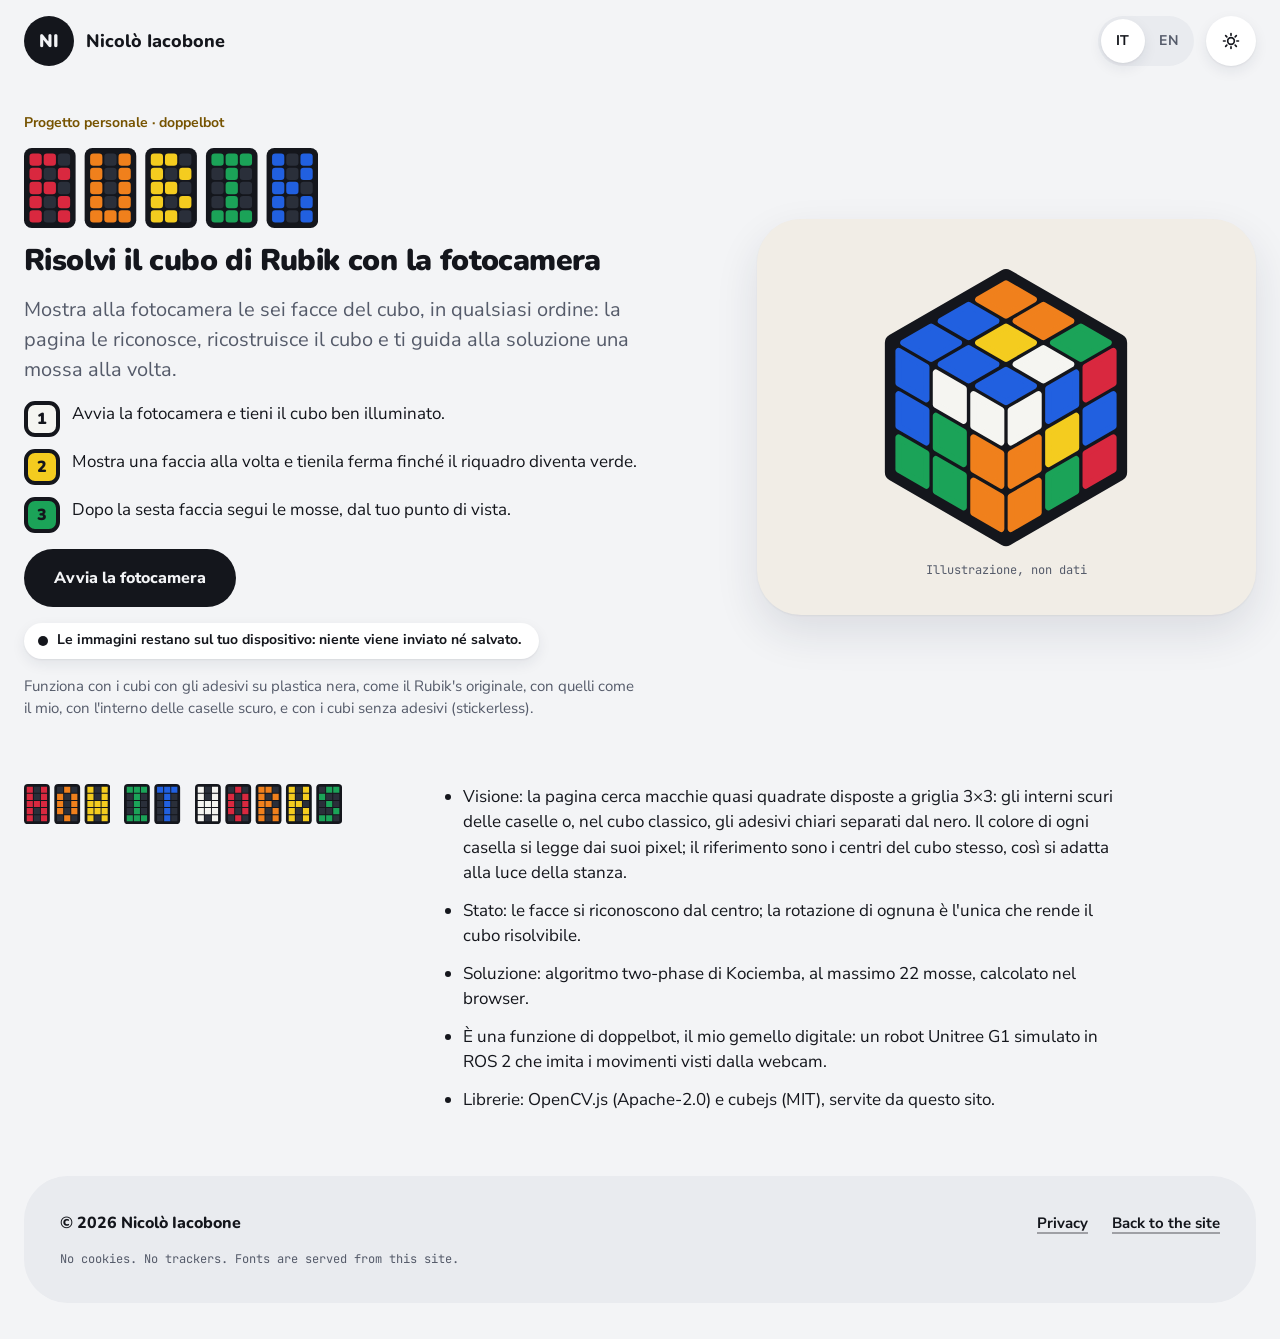
==== commit acffa26d: "Rubik page: layout of the design system's RubikSolver (doppelbot site-design, phase 1) Co-Authored-B" ====
--- a/rubik/index.html
+++ b/rubik/index.html
@@ -28,57 +28,65 @@
 <script type="module" src="js/app.js"></script>
 </head>
 <body class="ni">
+<div class="page">
 
-<header class="top">
-  <nav class="ni-nav" aria-label="Main">
-    <a class="ni-nav__brand" href="../"><span class="brand-dot" aria-hidden="true">NI</span><span class="name">Nicolò Iacobone</span></a>
-    <div class="ni-nav__tools">
-      <div class="ni-lang" role="group" data-i18n-attr="aria-label" data-i18n="a11y.langGroup" aria-label="Lingua">
-        <button type="button" class="ni-lang__btn langswitch__btn" data-lang="it" aria-pressed="true">IT</button>
-        <button type="button" class="ni-lang__btn langswitch__btn" data-lang="en" aria-pressed="false">EN</button>
+<nav class="ni-nav" aria-label="Main">
+  <a class="ni-nav__brand" href="../"><span class="brand-dot" aria-hidden="true">NI</span><span class="name">Nicolò Iacobone</span></a>
+  <div class="ni-nav__tools">
+    <div class="ni-lang" role="group" data-i18n-attr="aria-label" data-i18n="a11y.langGroup" aria-label="Lingua">
+      <button type="button" class="ni-lang__btn langswitch__btn" data-lang="it" aria-pressed="true">IT</button>
+      <button type="button" class="ni-lang__btn langswitch__btn" data-lang="en" aria-pressed="false">EN</button>
+    </div>
+    <button type="button" class="ni-iconbtn" id="themeToggle" data-i18n-attr="aria-label,title" data-i18n="a11y.theme" aria-label="Cambia tema" title="Cambia tema"><svg aria-hidden="true" viewBox="0 0 24 24" fill="none" stroke="currentColor" stroke-width="2" stroke-linecap="round"><circle cx="12" cy="12" r="4"/><path d="M12 3v2M12 19v2M3 12h2M19 12h2M5.6 5.6l1.4 1.4M17 17l1.4 1.4M5.6 18.4L7 17M17 7l1.4-1.4"/></svg></button>
+  </div>
+</nav>
+
+<main class="rubik">
+
+  <!-- Solver head: what the page is, before the camera starts. #intro is hidden as a whole while the camera runs. -->
+  <header class="rk-head" id="intro">
+    <div class="rk-head__text">
+      <p class="ni-scope" data-i18n="intro.kicker">Progetto personale · doppelbot</p>
+      <div class="rk-head__name"><svg viewBox="0 0 456 124" preserveAspectRatio="xMinYMid meet" role="img" aria-label="Rubik"><g style="fill:var(--rubik-body)"><rect x="0" y="0" width="80" height="124" rx="12"/><rect x="94" y="0" width="80" height="124" rx="12"/><rect x="188" y="0" width="80" height="124" rx="12"/><rect x="282" y="0" width="80" height="124" rx="12"/><rect x="376" y="0" width="80" height="124" rx="12"/></g><g style="fill:var(--rubik-off)"><rect x="52.5" y="8.5" width="19" height="19" rx="5"/><rect x="30.5" y="30.5" width="19" height="19" rx="5"/><rect x="52.5" y="52.5" width="19" height="19" rx="5"/><rect x="30.5" y="74.5" width="19" height="19" rx="5"/><rect x="30.5" y="96.5" width="19" height="19" rx="5"/><rect x="124.5" y="8.5" width="19" height="19" rx="5"/><rect x="124.5" y="30.5" width="19" height="19" rx="5"/><rect x="124.5" y="52.5" width="19" height="19" rx="5"/><rect x="124.5" y="74.5" width="19" height="19" rx="5"/><rect x="240.5" y="8.5" width="19" height="19" rx="5"/><rect x="218.5" y="30.5" width="19" height="19" rx="5"/><rect x="240.5" y="52.5" width="19" height="19" rx="5"/><rect x="218.5" y="74.5" width="19" height="19" rx="5"/><rect x="240.5" y="96.5" width="19" height="19" rx="5"/><rect x="290.5" y="30.5" width="19" height="19" rx="5"/><rect x="334.5" y="30.5" width="19" height="19" rx="5"/><rect x="290.5" y="52.5" width="19" height="19" rx="5"/><rect x="334.5" y="52.5" width="19" height="19" rx="5"/><rect x="290.5" y="74.5" width="19" height="19" rx="5"/><rect x="334.5" y="74.5" width="19" height="19" rx="5"/><rect x="406.5" y="8.5" width="19" height="19" rx="5"/><rect x="406.5" y="30.5" width="19" height="19" rx="5"/><rect x="428.5" y="52.5" width="19" height="19" rx="5"/><rect x="406.5" y="74.5" width="19" height="19" rx="5"/><rect x="406.5" y="96.5" width="19" height="19" rx="5"/></g><g style="fill:#d9283f"><rect x="8.5" y="8.5" width="19" height="19" rx="5"/><rect x="30.5" y="8.5" width="19" height="19" rx="5"/><rect x="8.5" y="30.5" width="19" height="19" rx="5"/><rect x="52.5" y="30.5" width="19" height="19" rx="5"/><rect x="8.5" y="52.5" width="19" height="19" rx="5"/><rect x="30.5" y="52.5" width="19" height="19" rx="5"/><rect x="8.5" y="74.5" width="19" height="19" rx="5"/><rect x="52.5" y="74.5" width="19" height="19" rx="5"/><rect x="8.5" y="96.5" width="19" height="19" rx="5"/><rect x="52.5" y="96.5" width="19" height="19" rx="5"/></g><g style="fill:#f0801c"><rect x="102.5" y="8.5" width="19" height="19" rx="5"/><rect x="146.5" y="8.5" width="19" height="19" rx="5"/><rect x="102.5" y="30.5" width="19" height="19" rx="5"/><rect x="146.5" y="30.5" width="19" height="19" rx="5"/><rect x="102.5" y="52.5" width="19" height="19" rx="5"/><rect x="146.5" y="52.5" width="19" height="19" rx="5"/><rect x="102.5" y="74.5" width="19" height="19" rx="5"/><rect x="146.5" y="74.5" width="19" height="19" rx="5"/><rect x="102.5" y="96.5" width="19" height="19" rx="5"/><rect x="124.5" y="96.5" width="19" height="19" rx="5"/><rect x="146.5" y="96.5" width="19" height="19" rx="5"/></g><g style="fill:#f4cc1f"><rect x="196.5" y="8.5" width="19" height="19" rx="5"/><rect x="218.5" y="8.5" width="19" height="19" rx="5"/><rect x="196.5" y="30.5" width="19" height="19" rx="5"/><rect x="240.5" y="30.5" width="19" height="19" rx="5"/><rect x="196.5" y="52.5" width="19" height="19" rx="5"/><rect x="218.5" y="52.5" width="19" height="19" rx="5"/><rect x="196.5" y="74.5" width="19" height="19" rx="5"/><rect x="240.5" y="74.5" width="19" height="19" rx="5"/><rect x="196.5" y="96.5" width="19" height="19" rx="5"/><rect x="218.5" y="96.5" width="19" height="19" rx="5"/></g><g style="fill:#1ba358"><rect x="290.5" y="8.5" width="19" height="19" rx="5"/><rect x="312.5" y="8.5" width="19" height="19" rx="5"/><rect x="334.5" y="8.5" width="19" height="19" rx="5"/><rect x="312.5" y="30.5" width="19" height="19" rx="5"/><rect x="312.5" y="52.5" width="19" height="19" rx="5"/><rect x="312.5" y="74.5" width="19" height="19" rx="5"/><rect x="290.5" y="96.5" width="19" height="19" rx="5"/><rect x="312.5" y="96.5" width="19" height="19" rx="5"/><rect x="334.5" y="96.5" width="19" height="19" rx="5"/></g><g style="fill:#2160e0"><rect x="384.5" y="8.5" width="19" height="19" rx="5"/><rect x="428.5" y="8.5" width="19" height="19" rx="5"/><rect x="384.5" y="30.5" width="19" height="19" rx="5"/><rect x="428.5" y="30.5" width="19" height="19" rx="5"/><rect x="384.5" y="52.5" width="19" height="19" rx="5"/><rect x="406.5" y="52.5" width="19" height="19" rx="5"/><rect x="384.5" y="74.5" width="19" height="19" rx="5"/><rect x="428.5" y="74.5" width="19" height="19" rx="5"/><rect x="384.5" y="96.5" width="19" height="19" rx="5"/><rect x="428.5" y="96.5" width="19" height="19" rx="5"/></g></svg></div>
+      <h1 class="rk-head__title" data-i18n="intro.title">Risolvi il cubo di Rubik con la fotocamera</h1>
+      <p class="rk-head__lead" data-i18n="intro.lead">Mostra alla fotocamera le sei facce del cubo, in qualsiasi ordine: la pagina le riconosce, ricostruisce il cubo e ti guida alla soluzione una mossa alla volta.</p>
+      <ol class="rk-steps">
+        <li data-i18n="intro.step1">Avvia la fotocamera e tieni il cubo ben illuminato.</li>
+        <li data-i18n="intro.step2">Mostra una faccia alla volta e tienila ferma finché il riquadro diventa verde.</li>
+        <li data-i18n="intro.step3">Dopo la sesta faccia segui le mosse, dal tuo punto di vista.</li>
+      </ol>
+      <div class="rk-actions">
+        <button type="button" class="ni-btn ni-btn--primary" id="startButton" data-i18n="intro.start">Avvia la fotocamera</button>
       </div>
-      <button type="button" class="ni-iconbtn" id="themeToggle" data-i18n-attr="aria-label,title" data-i18n="a11y.theme" aria-label="Cambia tema" title="Cambia tema"><svg aria-hidden="true" viewBox="0 0 24 24" fill="none" stroke="currentColor" stroke-width="2" stroke-linecap="round"><circle cx="12" cy="12" r="4"/><path d="M12 3v2M12 19v2M3 12h2M19 12h2M5.6 5.6l1.4 1.4M17 17l1.4 1.4M5.6 18.4L7 17M17 7l1.4-1.4"/></svg></button>
+      <p class="ni-chip rk-privacy"><span class="ni-chip__dot" aria-hidden="true"></span><span data-i18n="intro.privacy">Le immagini restano sul tuo dispositivo: niente viene inviato né salvato.</span></p>
+      <p class="rk-load" id="loadStatus" role="status" aria-live="polite"></p>
+      <noscript><p class="rk-load is-error">Serve JavaScript. / JavaScript is required.</p></noscript>
+      <p class="rk-small" data-i18n="intro.note">Funziona con i cubi con gli adesivi su plastica nera, come il Rubik's originale, con quelli come il mio, con l'interno delle caselle scuro, e con i cubi senza adesivi (stickerless).</p>
     </div>
-  </nav>
-</header>
+    <figure class="rk-head__cover">
+      <svg viewBox="82 70 236 232" preserveAspectRatio="xMidYMid meet" aria-hidden="true"><polygon points="200.0,88.0 288.3,139.0 288.3,241.0 200.0,292.0 111.7,241.0 111.7,139.0" style="fill:var(--rubik-body);stroke:var(--rubik-body);stroke-width:14;stroke-linejoin:round"/><g style="fill:#f0801c;stroke:#f0801c;stroke-width:5;stroke-linejoin:round"><polygon points="200.0,92.4 221.8,105.0 200.0,117.6 178.2,105.0"/><polygon points="229.4,109.4 251.2,122.0 229.4,134.6 207.7,122.0"/><polygon points="225.6,272.8 203.8,285.4 203.8,260.2 225.6,247.6"/><polygon points="225.6,238.8 203.8,251.4 203.8,226.2 225.6,213.6"/><polygon points="174.4,272.8 196.2,285.4 196.2,260.2 174.4,247.6"/><polygon points="174.4,238.8 196.2,251.4 196.2,226.2 174.4,213.6"/></g><g style="fill:#2160e0;stroke:#2160e0;stroke-width:5;stroke-linejoin:round"><polygon points="170.6,109.4 192.3,122.0 170.6,134.6 148.8,122.0"/><polygon points="141.1,126.4 162.9,139.0 141.1,151.6 119.3,139.0"/><polygon points="170.6,143.4 192.3,156.0 170.6,168.6 148.8,156.0"/><polygon points="200.0,160.4 221.8,173.0 200.0,185.6 178.2,173.0"/><polygon points="284.5,204.8 262.7,217.4 262.7,192.2 284.5,179.6"/><polygon points="255.1,187.8 233.3,200.4 233.3,175.2 255.1,162.6"/><polygon points="115.5,204.8 137.3,217.4 137.3,192.2 115.5,179.6"/><polygon points="115.5,170.8 137.3,183.4 137.3,158.2 115.5,145.6"/></g><g style="fill:#f4cc1f;stroke:#f4cc1f;stroke-width:5;stroke-linejoin:round"><polygon points="200.0,126.4 221.8,139.0 200.0,151.6 178.2,139.0"/><polygon points="255.1,221.8 233.3,234.4 233.3,209.2 255.1,196.6"/></g><g style="fill:#1ba358;stroke:#1ba358;stroke-width:5;stroke-linejoin:round"><polygon points="258.9,126.4 280.7,139.0 258.9,151.6 237.1,139.0"/><polygon points="255.1,255.8 233.3,268.4 233.3,243.2 255.1,230.6"/><polygon points="115.5,238.8 137.3,251.4 137.3,226.2 115.5,213.6"/><polygon points="144.9,255.8 166.7,268.4 166.7,243.2 144.9,230.6"/><polygon points="144.9,221.8 166.7,234.4 166.7,209.2 144.9,196.6"/></g><g style="fill:#f5f5f1;stroke:#f5f5f1;stroke-width:5;stroke-linejoin:round"><polygon points="229.4,143.4 251.2,156.0 229.4,168.6 207.7,156.0"/><polygon points="225.6,204.8 203.8,217.4 203.8,192.2 225.6,179.6"/><polygon points="144.9,187.8 166.7,200.4 166.7,175.2 144.9,162.6"/><polygon points="174.4,204.8 196.2,217.4 196.2,192.2 174.4,179.6"/></g><g style="fill:#d9283f;stroke:#d9283f;stroke-width:5;stroke-linejoin:round"><polygon points="284.5,238.8 262.7,251.4 262.7,226.2 284.5,213.6"/><polygon points="284.5,170.8 262.7,183.4 262.7,158.2 284.5,145.6"/></g></svg>
+      <figcaption class="rk-note" data-i18n="intro.cover">Illustrazione, non dati</figcaption>
+    </figure>
+  </header>
 
-<main class="wrap rubik">
+  <!-- The video is only a source: it stays in the page (Safari does not update a video that is removed or display:none). -->
+  <video class="rk-source" id="video" playsinline muted aria-hidden="true"></video>
 
-  <section class="rubik__intro" id="intro">
-    <p class="section__kicker ni-scope" data-i18n="intro.kicker">Progetto personale · doppelbot</p>
-    <h1 class="rubik__title" data-i18n="intro.title">Risolvi il cubo di Rubik con la fotocamera</h1>
-    <p class="section__lead" data-i18n="intro.lead">Mostra alla fotocamera le sei facce del cubo, in qualsiasi ordine: la pagina le riconosce, ricostruisce il cubo e ti guida alla soluzione una mossa alla volta.</p>
-    <ol class="rubik__steps">
-      <li data-i18n="intro.step1">Avvia la fotocamera e tieni il cubo ben illuminato.</li>
-      <li data-i18n="intro.step2">Mostra una faccia alla volta e tienila ferma finché il riquadro diventa verde.</li>
-      <li data-i18n="intro.step3">Dopo la sesta faccia segui le mosse, dal tuo punto di vista.</li>
-    </ol>
-    <p class="rubik__note" data-i18n="intro.note">Funziona con i cubi con gli adesivi su plastica nera, come il Rubik's originale, con quelli come il mio, con l'interno delle caselle scuro, e con i cubi senza adesivi (stickerless).</p>
-    <p class="rubik__privacy" data-i18n="intro.privacy">Le immagini restano sul tuo dispositivo: niente viene inviato né salvato.</p>
-    <div class="rubik__actions">
-      <button type="button" class="ni-btn ni-btn--primary" id="startButton" data-i18n="intro.start">Avvia la fotocamera</button>
-    </div>
-    <p class="rubik__load" id="loadStatus" role="status" aria-live="polite"></p>
-    <noscript><p class="rubik__load is-error">Serve JavaScript. / JavaScript is required.</p></noscript>
-  </section>
-
-  <!-- Sorgente nascosta: si vede il canvas con il fotogramma analizzato e la griglia disegnata sopra. -->
-  <video class="rubik__source" id="video" playsinline muted aria-hidden="true"></video>
-
-  <section class="rubik__app rubik__screen" id="scanSection" hidden>
-    <div class="rubik__stage is-mirrored" id="stage">
-      <canvas id="view" aria-hidden="true"></canvas>
-    </div>
-    <div class="rubik__panel rubik__panel--scan">
-      <h2 class="rubik__subtitle" data-i18n="scan.title">Scansione</h2>
-      <div class="rubik__messages">
-        <p class="rubik__status" id="scanMain" role="status" aria-live="polite"></p>
-        <p class="rubik__hint" id="scanHint"></p>
-        <p class="rubik__hint" id="scanWarn" hidden></p>
-        <p class="rubik__event" id="scanEvent" hidden></p>
+  <!-- Solver screen: the camera on the left, what to do on the right. app.js moves #stage between the two screens. -->
+  <section class="rk-screen rk-screen--scan rubik__screen" id="scanSection" hidden>
+    <figure class="ni-figure rk-camera is-mirrored" id="stage">
+      <div class="ni-figure__frame"><canvas id="view" aria-hidden="true"></canvas></div>
+    </figure>
+    <div class="rk-panel">
+      <h2 class="rk-title"><span class="rk-sr" data-i18n="scan.title">Scansione</span><span class="rk-title__words only-it"><svg aria-hidden="true" viewBox="0 0 832 124" fill="none"><g style="fill:var(--rubik-body)"><rect x="0" width="80" height="124" rx="12"/><rect x="94" width="80" height="124" rx="12"/><rect x="188" width="80" height="124" rx="12"/><rect x="282" width="80" height="124" rx="12"/><rect x="376" width="80" height="124" rx="12"/><rect x="470" width="80" height="124" rx="12"/><rect x="564" width="80" height="124" rx="12"/><rect x="658" width="80" height="124" rx="12"/><rect x="752" width="80" height="124" rx="12"/></g><path d="M18 18h0M40 40h0M62 40h0M18 62h0M62 62h0M18 84h0M40 84h0M62 106h0M112 18h0M134 40h0M156 40h0M134 62h0M156 62h0M134 84h0M156 84h0M112 106h0M206 18h0M250 18h0M228 40h0M228 84h0M228 106h0M344 18h0M322 40h0M322 62h0M322 84h0M322 106h0M394 18h0M416 40h0M438 40h0M394 62h0M438 62h0M394 84h0M416 84h0M438 106h0M488 40h0M532 40h0M488 62h0M532 62h0M488 84h0M532 84h0M582 18h0M626 18h0M604 40h0M604 62h0M604 84h0M582 106h0M626 106h0M720 18h0M698 40h0M698 62h0M698 84h0M698 106h0M792 40h0M814 40h0M814 62h0M792 84h0M814 84h0" style="stroke:var(--rubik-off);stroke-width:19.0;stroke-linecap:square"/><path d="M40 18h0M62 18h0M18 40h0M40 62h0M62 84h0M18 106h0M40 106h0M604 18h0M582 40h0M626 40h0M582 62h0M626 62h0M582 84h0M626 84h0M604 106h0" style="stroke:var(--rubik-red);stroke-width:19.0;stroke-linecap:square"/><path d="M134 18h0M156 18h0M112 40h0M112 62h0M112 84h0M134 106h0M156 106h0M676 18h0M698 18h0M676 40h0M720 40h0M676 62h0M720 62h0M676 84h0M720 84h0M676 106h0M720 106h0" style="stroke:var(--rubik-orange);stroke-width:19.0;stroke-linecap:square"/><path d="M228 18h0M206 40h0M250 40h0M206 62h0M228 62h0M250 62h0M206 84h0M250 84h0M206 106h0M250 106h0M770 18h0M792 18h0M814 18h0M770 40h0M770 62h0M792 62h0M770 84h0M770 106h0M792 106h0M814 106h0" style="stroke:var(--rubik-yellow);stroke-width:19.0;stroke-linecap:square"/><path d="M300 18h0M322 18h0M300 40h0M344 40h0M300 62h0M344 62h0M300 84h0M344 84h0M300 106h0M344 106h0" style="stroke:var(--rubik-green);stroke-width:19.0;stroke-linecap:square"/><path d="M416 18h0M438 18h0M394 40h0M416 62h0M438 84h0M394 106h0M416 106h0" style="stroke:var(--rubik-blue);stroke-width:19.0;stroke-linecap:square"/><path d="M488 18h0M510 18h0M532 18h0M510 40h0M510 62h0M510 84h0M488 106h0M510 106h0M532 106h0" style="stroke:var(--rubik-white);stroke-width:19.0;stroke-linecap:square"/></svg></span><span class="rk-title__words only-en"><svg aria-hidden="true" viewBox="0 0 362 124" fill="none"><g style="fill:var(--rubik-body)"><rect x="0" width="80" height="124" rx="12"/><rect x="94" width="80" height="124" rx="12"/><rect x="188" width="80" height="124" rx="12"/><rect x="282" width="80" height="124" rx="12"/></g><path d="M18 18h0M40 40h0M62 40h0M18 62h0M62 62h0M18 84h0M40 84h0M62 106h0M112 18h0M134 40h0M156 40h0M134 62h0M156 62h0M134 84h0M156 84h0M112 106h0M206 18h0M250 18h0M228 40h0M228 84h0M228 106h0M344 18h0M322 40h0M322 62h0M322 84h0M322 106h0" style="stroke:var(--rubik-off);stroke-width:19.0;stroke-linecap:square"/><path d="M40 18h0M62 18h0M18 40h0M40 62h0M62 84h0M18 106h0M40 106h0" style="stroke:var(--rubik-red);stroke-width:19.0;stroke-linecap:square"/><path d="M134 18h0M156 18h0M112 40h0M112 62h0M112 84h0M134 106h0M156 106h0" style="stroke:var(--rubik-orange);stroke-width:19.0;stroke-linecap:square"/><path d="M228 18h0M206 40h0M250 40h0M206 62h0M228 62h0M250 62h0M206 84h0M250 84h0M206 106h0M250 106h0" style="stroke:var(--rubik-yellow);stroke-width:19.0;stroke-linecap:square"/><path d="M300 18h0M322 18h0M300 40h0M344 40h0M300 62h0M344 62h0M300 84h0M344 84h0M300 106h0M344 106h0" style="stroke:var(--rubik-green);stroke-width:19.0;stroke-linecap:square"/></svg></span></h2>
+      <div class="rk-messages">
+        <p class="rk-status" id="scanMain" role="status" aria-live="polite"></p>
+        <p class="rk-hint" id="scanHint"></p>
+        <p class="rk-hint" id="scanWarn" hidden></p>
+        <p class="rk-event" id="scanEvent" hidden></p>
       </div>
       <div class="net" id="net" role="img" data-i18n-attr="aria-label" data-i18n="scan.net" aria-label="Facce acquisite"></div>
-      <div class="rubik__actions">
+      <div class="rk-actions">
         <button type="button" class="ni-btn ni-btn--secondary" id="restartButton" data-i18n="scan.restart">Ricomincia</button>
         <button type="button" class="ni-btn ni-btn--secondary" id="switchButton" data-i18n="scan.switch" hidden>Cambia fotocamera</button>
         <button type="button" class="ni-btn ni-btn--secondary" data-exit data-i18n="app.exit">Esci</button>
@@ -86,57 +94,59 @@
     </div>
   </section>
 
-  <section class="rubik__guide rubik__screen" id="guideSection" hidden>
-    <div class="rubik__guidehead">
-      <h2 class="rubik__subtitle" data-i18n="guide.title">Soluzione</h2>
-      <p class="rubik__hint" data-i18n="guide.hold">Tieni il cubo con il verde verso di te e il bianco in alto: la fotocamera vede la faccia blu.</p>
-      <p class="rubik__status" id="guideStatus" role="status" aria-live="polite" hidden></p>
+  <section class="rk-screen rk-screen--guide rubik__screen" id="guideSection" hidden>
+    <div class="rk-cameracol" id="guideStage">
+      <p class="rk-hint" id="guideCamera" hidden></p>
     </div>
 
-    <div class="rubik__app">
-      <div class="rubik__camera" id="guideStage">
-        <p class="rubik__hint" id="guideCamera" hidden></p>
-      </div>
+    <div class="rk-panel">
+      <h2 class="rk-title"><span class="rk-sr" data-i18n="guide.title">Soluzione</span><span class="rk-title__words only-it"><svg aria-hidden="true" viewBox="0 0 832 124" fill="none"><g style="fill:var(--rubik-body)"><rect x="0" width="80" height="124" rx="12"/><rect x="94" width="80" height="124" rx="12"/><rect x="188" width="80" height="124" rx="12"/><rect x="282" width="80" height="124" rx="12"/><rect x="376" width="80" height="124" rx="12"/><rect x="470" width="80" height="124" rx="12"/><rect x="564" width="80" height="124" rx="12"/><rect x="658" width="80" height="124" rx="12"/><rect x="752" width="80" height="124" rx="12"/></g><path d="M18 18h0M40 40h0M62 40h0M18 62h0M62 62h0M18 84h0M40 84h0M62 106h0M112 18h0M156 18h0M134 40h0M134 62h0M134 84h0M112 106h0M156 106h0M228 18h0M250 18h0M228 40h0M250 40h0M228 62h0M250 62h0M228 84h0M250 84h0M322 18h0M322 40h0M322 62h0M322 84h0M394 40h0M416 40h0M394 62h0M438 62h0M416 84h0M438 84h0M488 40h0M532 40h0M488 62h0M532 62h0M488 84h0M532 84h0M582 18h0M626 18h0M604 40h0M604 62h0M604 84h0M582 106h0M626 106h0M720 18h0M698 40h0M698 62h0M698 84h0M698 106h0M792 40h0M814 40h0M814 62h0M792 84h0M814 84h0" style="stroke:var(--rubik-off);stroke-width:19.0;stroke-linecap:square"/><path d="M40 18h0M62 18h0M18 40h0M40 62h0M62 84h0M18 106h0M40 106h0M604 18h0M582 40h0M626 40h0M582 62h0M626 62h0M582 84h0M626 84h0M604 106h0" style="stroke:var(--rubik-red);stroke-width:19.0;stroke-linecap:square"/><path d="M134 18h0M112 40h0M156 40h0M112 62h0M156 62h0M112 84h0M156 84h0M134 106h0M676 18h0M698 18h0M676 40h0M720 40h0M676 62h0M720 62h0M676 84h0M720 84h0M676 106h0M720 106h0" style="stroke:var(--rubik-orange);stroke-width:19.0;stroke-linecap:square"/><path d="M206 18h0M206 40h0M206 62h0M206 84h0M206 106h0M228 106h0M250 106h0M770 18h0M792 18h0M814 18h0M770 40h0M770 62h0M792 62h0M770 84h0M770 106h0M792 106h0M814 106h0" style="stroke:var(--rubik-yellow);stroke-width:19.0;stroke-linecap:square"/><path d="M300 18h0M344 18h0M300 40h0M344 40h0M300 62h0M344 62h0M300 84h0M344 84h0M300 106h0M322 106h0M344 106h0" style="stroke:var(--rubik-green);stroke-width:19.0;stroke-linecap:square"/><path d="M394 18h0M416 18h0M438 18h0M438 40h0M416 62h0M394 84h0M394 106h0M416 106h0M438 106h0" style="stroke:var(--rubik-blue);stroke-width:19.0;stroke-linecap:square"/><path d="M488 18h0M510 18h0M532 18h0M510 40h0M510 62h0M510 84h0M488 106h0M510 106h0M532 106h0" style="stroke:var(--rubik-white);stroke-width:19.0;stroke-linecap:square"/></svg></span><span class="rk-title__words only-en"><svg aria-hidden="true" viewBox="0 0 738 124" fill="none"><g style="fill:var(--rubik-body)"><rect x="0" width="80" height="124" rx="12"/><rect x="94" width="80" height="124" rx="12"/><rect x="188" width="80" height="124" rx="12"/><rect x="282" width="80" height="124" rx="12"/><rect x="376" width="80" height="124" rx="12"/><rect x="470" width="80" height="124" rx="12"/><rect x="564" width="80" height="124" rx="12"/><rect x="658" width="80" height="124" rx="12"/></g><path d="M18 18h0M40 40h0M62 40h0M18 62h0M62 62h0M18 84h0M40 84h0M62 106h0M112 18h0M156 18h0M134 40h0M134 62h0M134 84h0M112 106h0M156 106h0M228 18h0M250 18h0M228 40h0M250 40h0M228 62h0M250 62h0M228 84h0M250 84h0M322 18h0M322 40h0M322 62h0M322 84h0M394 40h0M438 40h0M394 62h0M438 62h0M394 84h0M438 84h0M394 106h0M438 106h0M488 40h0M532 40h0M488 62h0M532 62h0M488 84h0M532 84h0M582 18h0M626 18h0M604 40h0M604 62h0M604 84h0M582 106h0M626 106h0M720 18h0M698 40h0M698 62h0M698 84h0M698 106h0" style="stroke:var(--rubik-off);stroke-width:19.0;stroke-linecap:square"/><path d="M40 18h0M62 18h0M18 40h0M40 62h0M62 84h0M18 106h0M40 106h0M604 18h0M582 40h0M626 40h0M582 62h0M626 62h0M582 84h0M626 84h0M604 106h0" style="stroke:var(--rubik-red);stroke-width:19.0;stroke-linecap:square"/><path d="M134 18h0M112 40h0M156 40h0M112 62h0M156 62h0M112 84h0M156 84h0M134 106h0M676 18h0M698 18h0M676 40h0M720 40h0M676 62h0M720 62h0M676 84h0M720 84h0M676 106h0M720 106h0" style="stroke:var(--rubik-orange);stroke-width:19.0;stroke-linecap:square"/><path d="M206 18h0M206 40h0M206 62h0M206 84h0M206 106h0M228 106h0M250 106h0" style="stroke:var(--rubik-yellow);stroke-width:19.0;stroke-linecap:square"/><path d="M300 18h0M344 18h0M300 40h0M344 40h0M300 62h0M344 62h0M300 84h0M344 84h0M300 106h0M322 106h0M344 106h0" style="stroke:var(--rubik-green);stroke-width:19.0;stroke-linecap:square"/><path d="M394 18h0M416 18h0M438 18h0M416 40h0M416 62h0M416 84h0M416 106h0" style="stroke:var(--rubik-blue);stroke-width:19.0;stroke-linecap:square"/><path d="M488 18h0M510 18h0M532 18h0M510 40h0M510 62h0M510 84h0M488 106h0M510 106h0M532 106h0" style="stroke:var(--rubik-white);stroke-width:19.0;stroke-linecap:square"/></svg></span></h2>
+      <p class="rk-hint" data-i18n="guide.hold">Tieni il cubo con il verde verso di te e il bianco in alto: la fotocamera vede la faccia blu.</p>
+      <p class="rk-status" id="guideStatus" role="status" aria-live="polite" hidden></p>
 
-      <div class="rubik__panel">
-        <div class="move" id="currentMove">
-          <svg class="move__icon" id="moveIcon" viewBox="-2.3 -2.3 4.6 4.6" aria-hidden="true">
+      <!-- The move -->
+      <div class="rk-current" id="currentMove">
+        <div class="rk-move">
+          <svg class="rk-move__icon" id="moveIcon" viewBox="-2.3 -2.3 4.6 4.6" aria-hidden="true">
             <defs>
               <marker id="arrowhead" viewBox="0 0 10 10" refX="6" refY="5" markerWidth="4" markerHeight="4" orient="auto-start-reverse">
                 <path d="M0 0 L10 5 L0 10 z" fill="#ffff00" stroke="#000" stroke-width="1"/>
               </marker>
             </defs>
           </svg>
-          <div class="move__text">
-            <p class="move__label" data-i18n="guide.next">Prossima mossa</p>
-            <p class="move__name" id="moveName" aria-live="polite"></p>
-            <p class="move__description" id="moveText"></p>
-            <p class="move__count" id="moveCount"></p>
+          <div class="rk-move__text">
+            <p class="ni-scope" data-i18n="guide.next">Prossima mossa</p>
+            <p class="rk-move__name" id="moveName" aria-live="polite"></p>
+            <p class="rk-move__description" id="moveText"></p>
           </div>
         </div>
+        <div class="rk-progress">
+          <p class="rk-move__count" id="moveCount"></p>
+        </div>
+      </div>
 
-        <div class="rubik__solved" id="solved" hidden>
-          <p class="move__name" data-i18n="guide.solved">Cubo risolto!</p>
-          <p data-i18n="guide.solvedText">Ottimo lavoro. Puoi mischiarlo e ricominciare con una nuova scansione.</p>
-        </div>
+      <div class="rk-solved" id="solved" hidden>
+        <p class="rk-move__name" data-i18n="guide.solved">Cubo risolto!</p>
+        <p data-i18n="guide.solvedText">Ottimo lavoro. Puoi mischiarlo e ricominciare con una nuova scansione.</p>
+      </div>
 
-        <p class="rubik__event" id="guideEvent" hidden></p>
-        <div class="rubik__actions">
-          <button type="button" class="ni-btn ni-btn--primary" id="doneButton" data-i18n="guide.done">Fatto</button>
-          <button type="button" class="ni-btn ni-btn--secondary" id="undoButton" data-i18n="guide.undo">Annulla l'ultima</button>
-          <button type="button" class="ni-btn ni-btn--secondary" id="modeButton">Conferma a mano</button>
-          <button type="button" class="ni-btn ni-btn--secondary" id="rescanButton" data-i18n="guide.rescan">Nuova scansione</button>
-          <button type="button" class="ni-btn ni-btn--secondary" data-exit data-i18n="app.exit">Esci</button>
-        </div>
-        <p class="rubik__keys" data-i18n="guide.keys">Tasti: Spazio = fatto, Z = annulla, M = conferma automatica o a mano</p>
-        <ol class="moves" id="moveList"></ol>
+      <p class="rk-event" id="guideEvent" hidden></p>
+      <div class="rk-actions">
+        <button type="button" class="ni-btn ni-btn--primary" id="doneButton" data-i18n="guide.done">Fatto</button>
+        <button type="button" class="ni-btn ni-btn--secondary" id="undoButton" data-i18n="guide.undo">Annulla l'ultima</button>
+        <button type="button" class="ni-btn ni-btn--secondary" id="modeButton">Conferma a mano</button>
+        <button type="button" class="ni-btn ni-btn--secondary" id="rescanButton" data-i18n="guide.rescan">Nuova scansione</button>
+        <button type="button" class="ni-btn ni-btn--secondary" data-exit data-i18n="app.exit">Esci</button>
       </div>
+      <p class="rk-keys" data-i18n="guide.keys">Tasti: Spazio = fatto, Z = annulla, M = conferma automatica o a mano</p>
+      <ol class="rk-moves" id="moveList"></ol>
     </div>
   </section>
 
-  <section class="rubik__about">
-    <h2 class="rubik__subtitle" data-i18n="about.title">Come funziona</h2>
-    <ul class="rubik__list">
+  <!-- How it works -->
+  <section class="rk-about">
+    <h2 class="rk-title"><span class="rk-sr" data-i18n="about.title">Come funziona</span><span class="rk-title__words only-it"><svg aria-hidden="true" viewBox="0 0 362 124" fill="none"><g style="fill:var(--rubik-body)"><rect x="0" width="80" height="124" rx="12"/><rect x="94" width="80" height="124" rx="12"/><rect x="188" width="80" height="124" rx="12"/><rect x="282" width="80" height="124" rx="12"/></g><path d="M18 18h0M40 40h0M62 40h0M40 62h0M62 62h0M40 84h0M62 84h0M18 106h0M112 18h0M156 18h0M134 40h0M134 62h0M134 84h0M112 106h0M156 106h0M228 18h0M228 84h0M228 106h0M322 40h0M344 40h0M344 62h0M322 84h0M344 84h0" style="stroke:var(--rubik-off);stroke-width:19.0;stroke-linecap:square"/><path d="M40 18h0M62 18h0M18 40h0M18 62h0M18 84h0M40 106h0M62 106h0" style="stroke:var(--rubik-red);stroke-width:19.0;stroke-linecap:square"/><path d="M134 18h0M112 40h0M156 40h0M112 62h0M156 62h0M112 84h0M156 84h0M134 106h0" style="stroke:var(--rubik-orange);stroke-width:19.0;stroke-linecap:square"/><path d="M206 18h0M250 18h0M206 40h0M228 40h0M250 40h0M206 62h0M228 62h0M250 62h0M206 84h0M250 84h0M206 106h0M250 106h0" style="stroke:var(--rubik-yellow);stroke-width:19.0;stroke-linecap:square"/><path d="M300 18h0M322 18h0M344 18h0M300 40h0M300 62h0M322 62h0M300 84h0M300 106h0M322 106h0M344 106h0" style="stroke:var(--rubik-green);stroke-width:19.0;stroke-linecap:square"/></svg><svg aria-hidden="true" viewBox="0 0 738 124" fill="none"><g style="fill:var(--rubik-body)"><rect x="0" width="80" height="124" rx="12"/><rect x="94" width="80" height="124" rx="12"/><rect x="188" width="80" height="124" rx="12"/><rect x="282" width="80" height="124" rx="12"/><rect x="376" width="80" height="124" rx="12"/><rect x="470" width="80" height="124" rx="12"/><rect x="564" width="80" height="124" rx="12"/><rect x="658" width="80" height="124" rx="12"/></g><path d="M40 40h0M62 40h0M62 62h0M40 84h0M62 84h0M40 106h0M62 106h0M134 18h0M134 40h0M134 62h0M134 84h0M250 18h0M228 40h0M228 62h0M228 84h0M228 106h0M300 40h0M322 40h0M300 62h0M344 62h0M322 84h0M344 84h0M394 40h0M438 40h0M394 62h0M438 62h0M394 84h0M438 84h0M488 18h0M532 18h0M510 40h0M510 62h0M510 84h0M488 106h0M532 106h0M626 18h0M604 40h0M604 62h0M604 84h0M604 106h0M676 18h0M720 18h0M698 40h0M698 84h0M698 106h0" style="stroke:var(--rubik-off);stroke-width:19.0;stroke-linecap:square"/><path d="M18 18h0M40 18h0M62 18h0M18 40h0M18 62h0M40 62h0M18 84h0M18 106h0M582 18h0M604 18h0M582 40h0M626 40h0M582 62h0M626 62h0M582 84h0M626 84h0M582 106h0M626 106h0" style="stroke:var(--rubik-blue);stroke-width:19.0;stroke-linecap:square"/><path d="M112 18h0M156 18h0M112 40h0M156 40h0M112 62h0M156 62h0M112 84h0M156 84h0M112 106h0M134 106h0M156 106h0M698 18h0M676 40h0M720 40h0M676 62h0M698 62h0M720 62h0M676 84h0M720 84h0M676 106h0M720 106h0" style="stroke:var(--rubik-white);stroke-width:19.0;stroke-linecap:square"/><path d="M206 18h0M228 18h0M206 40h0M250 40h0M206 62h0M250 62h0M206 84h0M250 84h0M206 106h0M250 106h0" style="stroke:var(--rubik-red);stroke-width:19.0;stroke-linecap:square"/><path d="M300 18h0M322 18h0M344 18h0M344 40h0M322 62h0M300 84h0M300 106h0M322 106h0M344 106h0" style="stroke:var(--rubik-orange);stroke-width:19.0;stroke-linecap:square"/><path d="M394 18h0M416 18h0M438 18h0M416 40h0M416 62h0M416 84h0M394 106h0M416 106h0M438 106h0" style="stroke:var(--rubik-yellow);stroke-width:19.0;stroke-linecap:square"/><path d="M510 18h0M488 40h0M532 40h0M488 62h0M532 62h0M488 84h0M532 84h0M510 106h0" style="stroke:var(--rubik-green);stroke-width:19.0;stroke-linecap:square"/></svg></span><span class="rk-title__words only-en"><svg aria-hidden="true" viewBox="0 0 268 124" fill="none"><g style="fill:var(--rubik-body)"><rect x="0" width="80" height="124" rx="12"/><rect x="94" width="80" height="124" rx="12"/><rect x="188" width="80" height="124" rx="12"/></g><path d="M40 18h0M40 40h0M40 84h0M40 106h0M112 18h0M156 18h0M134 40h0M134 62h0M134 84h0M112 106h0M156 106h0M228 18h0M228 40h0M228 106h0" style="stroke:var(--rubik-off);stroke-width:19.0;stroke-linecap:square"/><path d="M18 18h0M62 18h0M18 40h0M62 40h0M18 62h0M40 62h0M62 62h0M18 84h0M62 84h0M18 106h0M62 106h0" style="stroke:var(--rubik-red);stroke-width:19.0;stroke-linecap:square"/><path d="M134 18h0M112 40h0M156 40h0M112 62h0M156 62h0M112 84h0M156 84h0M134 106h0" style="stroke:var(--rubik-orange);stroke-width:19.0;stroke-linecap:square"/><path d="M206 18h0M250 18h0M206 40h0M250 40h0M206 62h0M228 62h0M250 62h0M206 84h0M228 84h0M250 84h0M206 106h0M250 106h0" style="stroke:var(--rubik-yellow);stroke-width:19.0;stroke-linecap:square"/></svg><svg aria-hidden="true" viewBox="0 0 174 124" fill="none"><g style="fill:var(--rubik-body)"><rect x="0" width="80" height="124" rx="12"/><rect x="94" width="80" height="124" rx="12"/></g><path d="M18 40h0M62 40h0M18 62h0M62 62h0M18 84h0M62 84h0M112 40h0M156 40h0M112 62h0M156 62h0M112 84h0M156 84h0M112 106h0M156 106h0" style="stroke:var(--rubik-off);stroke-width:19.0;stroke-linecap:square"/><path d="M18 18h0M40 18h0M62 18h0M40 40h0M40 62h0M40 84h0M18 106h0M40 106h0M62 106h0" style="stroke:var(--rubik-green);stroke-width:19.0;stroke-linecap:square"/><path d="M112 18h0M134 18h0M156 18h0M134 40h0M134 62h0M134 84h0M134 106h0" style="stroke:var(--rubik-blue);stroke-width:19.0;stroke-linecap:square"/></svg><svg aria-hidden="true" viewBox="0 0 456 124" fill="none"><g style="fill:var(--rubik-body)"><rect x="0" width="80" height="124" rx="12"/><rect x="94" width="80" height="124" rx="12"/><rect x="188" width="80" height="124" rx="12"/><rect x="282" width="80" height="124" rx="12"/><rect x="376" width="80" height="124" rx="12"/></g><path d="M40 18h0M40 40h0M40 106h0M112 18h0M156 18h0M134 40h0M134 62h0M134 84h0M112 106h0M156 106h0M250 18h0M228 40h0M250 62h0M228 84h0M228 106h0M322 18h0M322 40h0M344 62h0M322 84h0M322 106h0M394 18h0M416 40h0M438 40h0M394 62h0M438 62h0M394 84h0M416 84h0M438 106h0" style="stroke:var(--rubik-off);stroke-width:19.0;stroke-linecap:square"/><path d="M18 18h0M62 18h0M18 40h0M62 40h0M18 62h0M40 62h0M62 62h0M18 84h0M40 84h0M62 84h0M18 106h0M62 106h0" style="stroke:var(--rubik-white);stroke-width:19.0;stroke-linecap:square"/><path d="M134 18h0M112 40h0M156 40h0M112 62h0M156 62h0M112 84h0M156 84h0M134 106h0" style="stroke:var(--rubik-red);stroke-width:19.0;stroke-linecap:square"/><path d="M206 18h0M228 18h0M206 40h0M250 40h0M206 62h0M228 62h0M206 84h0M250 84h0M206 106h0M250 106h0" style="stroke:var(--rubik-orange);stroke-width:19.0;stroke-linecap:square"/><path d="M300 18h0M344 18h0M300 40h0M344 40h0M300 62h0M322 62h0M300 84h0M344 84h0M300 106h0M344 106h0" style="stroke:var(--rubik-yellow);stroke-width:19.0;stroke-linecap:square"/><path d="M416 18h0M438 18h0M394 40h0M416 62h0M438 84h0M394 106h0M416 106h0" style="stroke:var(--rubik-green);stroke-width:19.0;stroke-linecap:square"/></svg></span></h2>
+    <ul class="rk-about__list">
       <li data-i18n="about.vision">Visione: la pagina cerca macchie quasi quadrate disposte a griglia 3×3: gli interni scuri delle caselle o, nel cubo classico, gli adesivi chiari separati dal nero. Il colore di ogni casella si legge dai suoi pixel; il riferimento sono i centri del cubo stesso, così si adatta alla luce della stanza.</li>
       <li data-i18n="about.state">Stato: le facce si riconoscono dal centro; la rotazione di ognuna è l'unica che rende il cubo risolvibile.</li>
       <li data-i18n="about.solver">Soluzione: algoritmo two-phase di Kociemba, al massimo 22 mosse, calcolato nel browser.</li>
@@ -146,15 +156,16 @@
   </section>
 </main>
 
-<footer class="wrap rubik__foot">
-  <div class="ni-footer">
-    <p class="footer__copy">© 2026 Nicolò Iacobone</p>
-    <ul class="ni-footer__links">
-      <li><a class="ni-link" href="../privacy.html" data-i18n="footer.privacy">Privacy</a></li>
-      <li><a class="ni-link" href="../" data-i18n="footer.back">Torna al sito</a></li>
-    </ul>
-  </div>
+<!-- The footer is in English on both pages (Nicolò, 2026-11-17): no data-i18n here. -->
+<footer class="ni-footer rk-foot" lang="en">
+  <div class="ni-footer__brand">© 2026 Nicolò Iacobone</div>
+  <ul class="ni-footer__links">
+    <li><a class="ni-link" href="../privacy.html">Privacy</a></li>
+    <li><a class="ni-link" href="../">Back to the site</a></li>
+  </ul>
+  <p class="ni-footer__note">No cookies. No trackers. Fonts are served from this site.</p>
 </footer>
 
+</div>
 </body>
 </html>
--- a/ds/components.css
+++ b/ds/components.css
@@ -262,6 +262,8 @@
 .ni-table--prose th:first-child,.ni-table--prose td:first-child{min-width:0;white-space:nowrap}
 .ni-table__k{display:none}
 .ni-video.is-playing .ni-video__play{display:none}
+/* the first frame is a picture that loads only when the dossier is shown; the video lies over it and loads at the first play */
+.ni-video .ni-figure__frame>video{position:absolute;inset:0}
 .ni-code__copy.is-done{background:var(--surface)}
 @media (max-width:767px){
   .ni-dossier{--pad:var(--space-5)}
--- a/rubik/css/rubik.css
+++ b/rubik/css/rubik.css
@@ -1,217 +1,223 @@
-/* Pagina del cubo di Rubik: si appoggia a ../ds/tokens.css e ../ds/components.css del sito
-   (token, font, Nav, Button, Link, Footer del design system). La materia della pagina è quella
-   del cubo: --ni-accent è --rubik-text dentro <main>; Nav, pulsanti e footer restano del guscio. */
-
-:root {
-  --rubik-ok:   #15803d;
-  --rubik-warn: #c2410c;
-  --net-cell:   18px;
-  --rubik-soft: color-mix(in oklab, var(--rubik-text) 13%, var(--surface));
-}
-[data-theme="dark"] {
-  --rubik-ok:   #4ade80;
-  --rubik-warn: #fb923c;
-}
-
-/* ---------- Base (prima la dava ../css/style.css) ---------- */
+/* Page of the Rubik's cube solver. It rests on ../ds/tokens.css and ../ds/components.css of the site
+   (tokens, fonts, Nav, Button, Chip, Figure, Link, Footer of the design system). The layout follows
+   docs/rubik-solver.md and examples/rubik-solver.html of the design system: the blocks below carry the names
+   of its comments ("Solver head", "Solver screen", "The move", "How it works").
+   The matter is the cube's: --ni-accent is --rubik-text inside <main>; Nav, buttons and footer stay shell.
+   Tokens only: no colour, font, radius or shadow of its own. */
+
+/* ---------- Base ---------- */
 html { -webkit-text-size-adjust: 100%; }
-body { margin: 0; background: var(--ground); color: var(--ink); font: 400 17px/1.55 var(--font-text); overflow-x: hidden; }
-/* deve battere le regole display delle classi (es. .move{display:flex}, .ni-btn{display:inline-flex}) */
+body { margin: 0; background: var(--ground); color: var(--ink); font: 400 17px/1.5 var(--font-text); overflow-x: hidden; }
+/* must beat the display of the classes (.ni-btn{display:inline-flex}, .rk-screen{display:grid}, ...) */
 [hidden] { display: none !important; }
-img { max-width: 100%; height: auto; display: block; }
-ul, ol { margin: 0; padding: 0; list-style: none; }
-h1, h2, h3 { margin: 0; }
-p { margin: 0; }
+p, h1, h2 { margin: 0; }
 button { font: inherit; color: inherit; }
-.wrap { width: 100%; max-width: var(--page-max); margin-inline: auto; padding-inline: var(--space-5); }
-
-/* ---------- Nav: come nella home ---------- */
-.top { padding: var(--space-4) var(--space-5) var(--space-3); }
-.top .ni-nav { max-width: var(--page-max); margin: 0 auto; }
+.page { max-width: calc(var(--page-max) + 2 * var(--space-5)); margin: 0 auto; padding: var(--space-4) var(--space-5) var(--space-6); box-sizing: border-box; }
 .brand-dot { display: inline-flex; align-items: center; justify-content: center; width: 50px; height: 50px; border-radius: 50%; background: var(--ink); color: var(--on-ink); font: 900 18px/1 var(--font-display); letter-spacing: -.02em; }
-
-/* ---------- Introduzione ---------- */
-.rubik { --ni-accent: var(--rubik-text); padding-block: var(--space-7) var(--space-8); }
-.rubik > section + section { margin-top: var(--space-8); }
-.rubik__intro { max-width: var(--text-measure); }
-.rubik__title { margin-top: var(--space-3); font: 900 48px/1.08 var(--font-display); letter-spacing: -.02em; text-wrap: balance; }
-.section__lead { margin-top: var(--space-4); color: var(--muted); font: 400 20px/1.5 var(--font-text); }
-.rubik__subtitle { margin-bottom: var(--space-4); font: 900 30px/1.15 var(--font-display); letter-spacing: -.02em; }
-
-.rubik__steps { counter-reset: step; display: grid; gap: var(--space-3); margin-top: var(--space-5); }
-.rubik__steps li { counter-increment: step; display: flex; gap: var(--space-3); align-items: baseline; }
-.rubik__steps li::before {
-  content: counter(step);
-  display: grid; place-items: center; flex: none;
-  width: 30px; height: 30px; border-radius: 50%;
-  background: var(--rubik-soft); color: var(--rubik-text);
-  font: 800 14px/1 var(--font-text);
-}
-
-.rubik__note, .rubik__privacy { margin-top: var(--space-4); color: var(--muted); font-size: 15px; }
-.rubik__note { padding: var(--space-4) var(--space-5); border-radius: var(--radius-sm); background: var(--sunken); }
-
-.rubik__actions { display: flex; flex-wrap: wrap; gap: var(--space-3); margin-top: var(--space-5); }
-
-.rubik__load { margin-top: var(--space-3); min-height: 1.6em; color: var(--muted); }
-.rubik__load.is-error, .is-warn { color: var(--rubik-warn); }
-.is-ok { color: var(--rubik-ok); }
-
-/* ---------- Scansione ---------- */
-.rubik__app {
-  display: grid; grid-template-columns: minmax(0, 1.5fr) minmax(0, 1fr);
-  gap: var(--space-6); align-items: start;
-}
-.rubik__stage {
-  position: relative; overflow: hidden;
-  aspect-ratio: 4 / 3; border-radius: var(--radius-md);
-  background: #000; box-shadow: var(--shadow-float);
-}
-.rubik__stage canvas { position: absolute; inset: 0; width: 100%; height: 100%; object-fit: contain; }
-/* Fotogramma e disegno sono NON specchiati: il canvas si specchia tutto insieme. */
-.rubik__stage.is-mirrored canvas { transform: scaleX(-1); }
-/* Il video serve solo da sorgente: resta nella pagina (Safari non aggiorna un video tolto o display:none). */
-.rubik__source { position: fixed; top: 0; left: 0; width: 1px; height: 1px; opacity: 0; pointer-events: none; }
-
-.rubik__status { font-weight: 700; font-size: 18px; }
-.rubik__hint { margin-top: var(--space-2); color: var(--muted); font-size: 15px; }
-.rubik__hint.is-warn { color: var(--rubik-warn); }
-.rubik__event { margin-top: var(--space-3); color: var(--muted); font: 400 12px/1.4 var(--font-mono); }
-
+.rubik { --ni-accent: var(--rubik-text); }
+.rk-sr { position: absolute; width: 1px; height: 1px; overflow: hidden; clip-path: inset(50%); white-space: nowrap; }
+
+/* A warning or a success is a text line in ink, marked by a sticker: drawing colours never colour text. */
+.is-warn, .is-error, .is-ok { color: var(--ink); }
+.is-warn::before, .is-error::before, .is-ok::before {
+  content: ""; display: inline-block; width: .62em; height: .62em; margin-right: .45em; vertical-align: .02em;
+  border: 2px solid var(--rubik-body); border-radius: 4px; background: var(--rubik-red);
+}
+.is-ok::before { background: var(--rubik-green); }
+
+/* ---------- Solver head: what the page is, before the camera starts ---------- */
+.rk-head { display: grid; grid-template-columns: repeat(12, minmax(0, 1fr)); column-gap: var(--grid-gap); align-items: center; margin-top: var(--space-7); }
+.rk-head__text { grid-column: 1 / span 7; display: flex; flex-direction: column; align-items: flex-start; gap: var(--space-4); }
+.rk-head__name svg { display: block; width: auto; max-width: 100%; height: 80px; }
+.rk-head__title { font: 900 30px/1.15 var(--font-display); letter-spacing: -.02em; text-wrap: balance; }
+.rk-head__lead { max-width: 33em; color: var(--muted); font: 400 20px/1.5 var(--font-text); }
+.rk-head__cover {
+  grid-column: 8 / span 5; display: flex; flex-direction: column; align-items: center; gap: var(--space-3); margin: 0;
+  padding: var(--space-6); border-radius: var(--radius-lg);
+  background: color-mix(in oklab, var(--ni-accent) 10%, var(--surface)); box-shadow: var(--shadow-float);
+}
+.rk-head__cover svg { display: block; width: min(100%, 300px); height: auto; }
+.rk-note { margin: 0; color: var(--muted); font: 400 12px/1.4 var(--font-mono); }
+.rk-steps { display: flex; flex-direction: column; gap: var(--space-3); margin: 0; padding: 0; list-style: none; counter-reset: step; font: 400 17px/1.5 var(--font-text); }
+.rk-steps li { display: grid; grid-template-columns: 36px 1fr; gap: var(--space-3); align-items: start; counter-increment: step; }
+/* the number of a step sits on a sticker: white, yellow, green, in the order of the list */
+.rk-steps li::before {
+  content: counter(step); display: flex; align-items: center; justify-content: center; width: 36px; height: 36px; box-sizing: border-box;
+  border: 4px solid var(--rubik-body); border-radius: 11px; background: var(--rubik-yellow); color: var(--rubik-body); font: 900 16px/1 var(--font-display);
+}
+.rk-steps li:nth-child(1)::before { background: var(--rubik-white); }
+.rk-steps li:nth-child(3)::before { background: var(--rubik-green); }
+.rk-small { max-width: var(--text-measure); color: var(--muted); font: 400 15px/1.5 var(--font-text); }
+.rk-actions { display: flex; flex-wrap: wrap; gap: var(--space-3); }
+/* the line about privacy is a chip that may wrap: it must be read before the camera starts */
+.rk-privacy.ni-chip { max-width: 100%; height: auto; min-height: 36px; padding-top: var(--space-2); padding-bottom: var(--space-2); border-radius: var(--radius-md); white-space: normal; line-height: 1.35; box-sizing: border-box; }
+.rk-privacy .ni-chip__dot { flex: none; }
+.rk-load { color: var(--muted); font: 400 15px/1.5 var(--font-text); }
+/* empty, the live region stays in the page but takes no room in the column */
+.rk-load:empty { margin-top: calc(-1 * var(--space-4)); }
+
+/* ---------- Solver screen: the camera on the left, what to do on the right ---------- */
+.rk-screen {
+  display: grid; grid-template-columns: repeat(12, minmax(0, 1fr)); column-gap: var(--grid-gap); align-items: start;
+  margin-top: var(--space-7); padding: var(--space-6); border-radius: var(--radius-lg);
+  background: var(--surface); box-shadow: var(--shadow-float);
+}
+/* app.js moves #stage: straight into the scan screen, into #guideStage for the solution */
+.rk-screen > .rk-camera, .rk-cameracol { grid-column: 1 / span 7; }
+.rk-cameracol { display: flex; flex-direction: column; gap: var(--space-3); }
+.rk-camera { margin: 0; aspect-ratio: 4 / 3; }
+.rk-camera .ni-figure__frame { flex: 1 1 auto; min-height: 0; background: var(--sunken); box-shadow: none; }
+.rk-camera canvas { position: absolute; inset: 0; display: block; width: 100%; height: 100%; object-fit: contain; }
+/* frame and drawing are not mirrored: the canvas is mirrored as a whole */
+.rk-camera.is-mirrored canvas { transform: scaleX(-1); }
+/* the video is only a source: it stays in the page, out of sight */
+.rk-source { position: fixed; top: 0; left: 0; width: 1px; height: 1px; opacity: 0; pointer-events: none; }
+
+.rk-panel { grid-column: 8 / span 5; display: flex; flex-direction: column; align-items: flex-start; gap: var(--space-4); min-width: 0; }
+/* manual confirmation: the camera is off and hidden, the panel takes its place */
+.rk-screen--guide.is-manual .rk-panel { grid-column: 1 / span 7; }
+
+.rk-title { margin: 0; }
+.rk-title__words { display: flex; flex-wrap: wrap; gap: var(--space-2) 14px; }
+.rk-title svg { display: block; width: auto; max-width: 100%; height: 40px; }
+.rk-messages { display: flex; flex-direction: column; gap: var(--space-2); }
+/* status lines: title-3 for what just happened, body in muted for what to do next */
+.rk-status { font: 800 22px/1.25 var(--font-display); letter-spacing: -.01em; }
+.rk-hint { color: var(--muted); font: 400 17px/1.5 var(--font-text); }
+.rk-event { color: var(--muted); font: 400 12px/1.4 var(--font-mono); }
+
+/* The six faces read so far: a cross of six small faces, each on its plate of dark plastic. app.js lays out
+   54 cells on a 12 by 9 grid; the third track of each face is wider, so the faces stand apart, and the plate
+   of a face is the union of the plates of its cells, painted under all of them. */
 .net {
-  display: grid; margin-top: var(--space-4); gap: 2px;
-  grid-template-columns: repeat(12, var(--net-cell));
-  grid-template-rows: repeat(9, var(--net-cell));
-}
-.net__cell { position: relative; border-radius: 4px; box-shadow: inset 0 0 0 1px rgba(0, 0, 0, .25); }
-.net__cell.is-empty { background: var(--sunken); box-shadow: none; }
+  --net-cell: 16px; --net-gap: 2px; --net-pad: 4px; --net-sep: 6px;
+  --net-edge: calc(var(--net-cell) + 2 * var(--net-pad) + var(--net-sep) - var(--net-gap));
+  display: grid; isolation: isolate; gap: var(--net-gap); padding: var(--net-pad);
+  grid-template-columns: repeat(4, var(--net-cell) var(--net-cell) var(--net-edge));
+  grid-template-rows: repeat(3, var(--net-cell) var(--net-cell) var(--net-edge));
+}
+.net__cell {
+  position: relative; width: var(--net-cell); height: var(--net-cell); align-self: start; justify-self: start;
+  border-radius: calc(var(--net-cell) / 5); background: var(--rubik-off);
+}
+.net__cell::before {
+  content: ""; position: absolute; z-index: -1; inset: calc(-1 * var(--net-pad));
+  border-radius: calc(var(--net-cell) / 5 + var(--net-pad)); background: var(--rubik-body);
+}
+.net__cell.is-empty { background: var(--rubik-off); }
 .net__cell.is-doubtful::after {
-  content: "×"; position: absolute; inset: 0;
-  display: grid; place-items: center;
-  color: #fff; font-weight: 700; line-height: 1; text-shadow: 0 0 2px #000;
-}
-
-/* ---------- Guida ---------- */
-.rubik__guide .rubik__app { margin-top: var(--space-4); }
-.rubik__guide.is-manual .rubik__app { grid-template-columns: minmax(0, 760px); }
-.rubik__camera .rubik__hint { margin-top: var(--space-3); }
-.move {
-  display: flex; flex-wrap: wrap; gap: var(--space-5); align-items: center; padding: var(--space-5);
-  border-radius: var(--radius-lg); background: var(--surface); box-shadow: var(--shadow-float);
-}
-.move__icon { width: 168px; height: 168px; flex: none; background: #0b0f18; border-radius: var(--radius-sm); }
-.icon__layer { stroke: #fff; stroke-width: .04; }
-.icon__arrow { stroke: #ffff00; stroke-width: .09; stroke-linecap: round; }
-.move__text { min-width: 0; flex: 1 1 220px; }
-.move__label { color: var(--muted); font: 700 14px/1.3 var(--font-text); }
-.move__name { margin: var(--space-1) 0 var(--space-2); color: var(--rubik-text); font: 900 54px/1.1 var(--font-display); letter-spacing: -.01em; }
-.move__description { font-size: 17px; }
-.move__count { margin-top: var(--space-2); color: var(--muted); font: 400 12px/1.4 var(--font-mono); }
-
-.rubik__solved {
-  margin-top: var(--space-4); padding: var(--space-5);
-  border-radius: var(--radius-md); background: var(--rubik-soft); color: var(--rubik-text);
-}
-.rubik__keys { margin-top: var(--space-3); color: var(--muted); font: 400 12px/1.4 var(--font-mono); }
-
-.moves { display: flex; flex-wrap: wrap; gap: 6px; margin-top: var(--space-4); }
-.moves li {
-  display: inline-flex; align-items: center; height: 32px; padding: 0 12px;
-  border-radius: var(--radius-full); background: var(--sunken); color: var(--muted);
-  font: 400 14px/1 var(--font-mono);
-}
-.moves li.is-done { opacity: .5; text-decoration: line-through; }
-.moves li.is-current { background: var(--rubik-soft); color: var(--rubik-text); font-weight: 700; }
-
-/* ---------- Come funziona ---------- */
-.rubik__about { max-width: var(--text-measure); }
-.rubik__list { display: grid; gap: var(--space-3); }
-.rubik__list li { position: relative; padding-left: 20px; color: var(--muted); }
-.rubik__list li::before { content: ""; position: absolute; left: 0; top: .7em; width: 8px; height: 8px; border-radius: 50%; background: var(--rubik-text); }
-
-/* ---------- Footer ---------- */
-.rubik__foot { padding-bottom: var(--space-6); }
-.rubik__foot .ni-link { color: var(--ink); }
-
-@media (max-width: 820px) {
-  .rubik__app { grid-template-columns: 1fr; }
+  content: "×"; position: absolute; inset: 0; display: grid; place-items: center;
+  color: var(--rubik-white); font: 800 14px/1 var(--font-text); text-shadow: 0 0 2px var(--rubik-body);
+}
+
+/* ---------- The move ---------- */
+.rk-current { display: flex; flex-direction: column; gap: var(--space-3); width: 100%; }
+.rk-move { display: grid; grid-template-columns: 104px 1fr; gap: var(--space-4); align-items: center; width: 100%; }
+.rk-move__icon { display: block; width: 104px; height: 104px; border-radius: var(--radius-sm); background: var(--rubik-body); }
+.icon__layer { stroke: var(--rubik-white); stroke-width: .04; }
+.icon__arrow { stroke: var(--rubik-yellow); stroke-width: .09; stroke-linecap: round; }
+.rk-move__text { min-width: 0; }
+.rk-move__name { margin: 2px 0; color: var(--ni-accent); font: 900 64px/1 var(--font-display); letter-spacing: -.02em; }
+.rk-move__description { font: 400 17px/1.5 var(--font-text); }
+.rk-progress { display: flex; flex-wrap: wrap; align-items: center; gap: var(--space-2) var(--space-3); }
+.rk-move__count { color: var(--muted); font: 400 12px/1.4 var(--font-mono); }
+.rk-solved { display: flex; flex-direction: column; gap: var(--space-2); }
+.rk-keys { color: var(--muted); font: 400 12px/1.4 var(--font-mono); }
+/* the list of moves: Tags in mono. Made moves in muted without a ground, the current one on ink. */
+.rk-moves { display: flex; flex-wrap: wrap; gap: var(--space-2); margin: 0; padding: 0; list-style: none; }
+.rk-moves li {
+  display: inline-flex; align-items: center; height: 32px; padding: 0 14px; border-radius: var(--radius-full);
+  background: var(--sunken); color: var(--ink); font: 400 13px/1 var(--font-mono); white-space: nowrap;
+}
+.rk-moves li.is-done { background: transparent; color: var(--muted); }
+.rk-moves li.is-current { background: var(--ink); color: var(--on-ink); }
+
+/* ---------- How it works ---------- */
+.rk-about { display: grid; grid-template-columns: repeat(12, minmax(0, 1fr)); column-gap: var(--grid-gap); margin-top: var(--space-8); }
+.rk-about .rk-title { grid-column: 1 / span 4; }
+.rk-about__list { grid-column: 5 / span 8; display: flex; flex-direction: column; gap: var(--space-3); max-width: var(--text-measure); margin: 0; padding-left: 1.2em; font: 400 17px/1.5 var(--font-text); }
+.rk-foot { margin-top: var(--space-8); }
+
+/* ---------- Below bp-desktop: everything stacks, the camera first ---------- */
+@media (max-width: 1099px) {
+  .rk-head, .rk-screen, .rk-about { display: flex; flex-direction: column; align-items: stretch; gap: var(--space-5); }
+  .rk-head__cover { align-self: center; width: min(100%, 360px); box-sizing: border-box; }
 }
 @media (max-width: 767px) {
-  .top { padding: var(--space-3) var(--space-4) var(--space-2); }
+  .page { padding-inline: var(--space-4); }
   .ni-nav__brand span.name { display: none; }
-  .wrap { padding-inline: var(--space-4); }
-  .rubik { padding-block: var(--space-5) var(--space-7); }
-  .rubik__title { font-size: 36px; }
-  .section__lead { font-size: 18px; }
-  .rubik__subtitle { font-size: 26px; }
-  .move { border-radius: var(--radius-md); }
-  .move__name { font-size: 44px; }
+  .rk-head { margin-top: var(--space-5); }
+}
+@media (max-width: 480px) {
+  .rk-screen { padding: var(--space-5); border-radius: var(--radius-md); }
+  .rk-head__lead { font-size: 18px; }
+  .rk-actions .ni-btn { flex: 1 1 auto; }
+  .rk-move { grid-template-columns: 84px 1fr; }
+  .rk-move__icon { width: 84px; height: 84px; }
+  .rk-move__name { font-size: 52px; }
   .ni-footer { padding: var(--space-5); border-radius: var(--radius-md); }
 }
 
-/* ---------- Modalità app (telefoni): scansione e guida a tutto schermo, comandi sempre visibili ---------- */
+/* ---------- App mode (phones): scan and solution take the whole screen, the camera above, the controls on a bar
+   at the bottom. Nothing above .rubik__screen may carry transform, filter or contain: position: fixed needs the
+   viewport. app.js reads position: fixed here to know it must not scroll. ---------- */
 @media (max-width: 820px), (max-height: 520px) {
   html.is-running, html.is-running body { overflow: hidden; }
   .rubik__screen:not([hidden]) {
     position: fixed; inset: 0; z-index: 200; margin: 0;
-    display: flex; flex-direction: column; align-items: stretch; gap: 10px;
-    height: 100vh; height: 100dvh;
-    padding: max(10px, env(safe-area-inset-top)) max(12px, env(safe-area-inset-right))
-             max(10px, env(safe-area-inset-bottom)) max(12px, env(safe-area-inset-left));
-    background: var(--ground);
+    display: flex; flex-direction: column; align-items: stretch; gap: var(--space-2);
+    height: 100vh; height: 100dvh; box-sizing: border-box;
+    padding: max(var(--space-2), env(safe-area-inset-top)) max(var(--space-3), env(safe-area-inset-right))
+             max(var(--space-2), env(safe-area-inset-bottom)) max(var(--space-3), env(safe-area-inset-left));
+    border-radius: 0; background: var(--ground); box-shadow: none;
   }
-  .rubik__screen .rubik__subtitle, .rubik__screen .rubik__keys { display: none; }
-  /* Il video prende tutto lo spazio che resta; il fotogramma ci sta dentro intero. */
-  .rubik__screen .rubik__stage {
-    flex: 1 1 0; min-height: 0; aspect-ratio: auto !important;
-    border-radius: var(--radius-sm); box-shadow: none;
-  }
-  .rubik__screen .rubik__status { font-size: 16px; line-height: 1.4; }
-  .rubik__screen .rubik__hint { margin-top: 3px; font-size: 14px; line-height: 1.4; }
-  .rubik__screen .rubik__event { margin-top: 4px; font-size: 11px; }
-  .rubik__screen .rubik__actions { margin-top: 10px; gap: 8px; }
-  /* pulsanti compatti: l'altezza di ni-btn--small, quattro in una riga */
+  .rubik__screen .rk-title, .rubik__screen .rk-keys { display: none; }
+  /* the camera takes all the room left; the frame fits in it whole */
+  .rubik__screen .rk-camera { flex: 1 1 0; min-height: 0; aspect-ratio: auto !important; }
+  .rubik__screen .rk-cameracol { flex: 1 1 0; min-height: 0; gap: var(--space-1); }
+  .rubik__screen .rk-cameracol .rk-hint { flex: none; }
+  .rubik__screen .rk-panel { flex: none; gap: var(--space-2); }
+  .rubik__screen .rk-messages { gap: 2px; }
+  .rubik__screen .rk-status { font-size: 17px; line-height: 1.3; }
+  .rubik__screen .rk-hint { font-size: 14px; line-height: 1.4; }
+  .rubik__screen .rk-event { font-size: 11px; }
+  .rubik__screen .rk-actions { width: 100%; gap: var(--space-2); }
+  /* the bar at the bottom: buttons 46px high, the one place where a button is lower than 58px */
   .rubik__screen .ni-btn {
     flex: 1 1 0; min-width: 0; height: 46px; padding: 0 10px;
     font-size: 14px; white-space: nowrap; overflow: hidden; text-overflow: ellipsis;
   }
   .rubik__screen .ni-btn:hover { transform: none; }
 
-  /* Scansione: messaggi a sinistra, croce delle facce a destra, pulsanti sotto. */
-  .rubik__panel--scan { flex: none; display: grid; grid-template-columns: minmax(0, 1fr) auto; column-gap: 12px; align-items: start; }
-  .rubik__panel--scan .rubik__messages { grid-column: 1; grid-row: 1; }
-  .rubik__panel--scan .net { grid-column: 2; grid-row: 1; margin-top: 2px; gap: 1px; --net-cell: 10px; }
-  .rubik__panel--scan .rubik__actions { grid-column: 1 / -1; flex-wrap: nowrap; }
-
-  /* Guida: video sopra (se la conferma è automatica), mossa e pulsanti sotto. */
-  .rubik__guidehead { flex: none; }
-  .rubik__guidehead .rubik__hint { margin-top: 0; }
-  .rubik__guide .rubik__app { flex: 1 1 0; min-height: 0; display: flex; flex-direction: column; align-items: stretch; gap: 10px; margin-top: 0; }
-  .rubik__camera { flex: 1 1 0; min-height: 0; display: flex; flex-direction: column; }
-  .rubik__camera .rubik__hint { flex: none; margin-top: 6px; }
-  .rubik__guide .rubik__panel { flex: none; }
-  .rubik__guide.is-manual .rubik__app { justify-content: center; }
-  .move { flex-wrap: nowrap; gap: 14px; padding: 10px 12px; border-radius: var(--radius-sm); box-shadow: var(--shadow-rest); }
-  .move__icon { width: 84px; height: 84px; border-radius: 12px; }
-  .move__label { display: none; }
-  .move__name { font-size: 32px; margin: 0; }
-  .move__description { font-size: 14px; line-height: 1.35; }
-  .move__count { margin-top: 2px; font-size: 11px; }
-  .rubik__solved { padding: 12px 14px; border-radius: var(--radius-sm); }
-  .rubik__guide .rubik__event { margin-top: 8px; }
-  .rubik__guide .rubik__actions { display: grid; grid-template-columns: 1fr 1fr; }
-  .rubik__guide .rubik__actions #doneButton { grid-column: 1 / -1; }
-  .moves { flex-wrap: nowrap; overflow-x: auto; margin-top: 8px; scrollbar-width: none; }
-  .moves li { flex: none; }
-}
-
-/* Telefono in orizzontale: video a sinistra, il resto a destra. */
+  /* scan: messages on the left, the cross of the faces on the right, buttons under them */
+  .rk-screen--scan .rk-panel { display: grid; grid-template-columns: minmax(0, 1fr) auto; column-gap: var(--space-3); row-gap: var(--space-2); align-items: start; }
+  .rk-screen--scan .rk-messages { grid-column: 1; grid-row: 1; }
+  .rk-screen--scan .net { grid-column: 2; grid-row: 1; --net-cell: 9px; --net-gap: 1px; --net-pad: 2px; --net-sep: 4px; }
+  .rk-screen--scan .net__cell.is-doubtful::after { font-size: 9px; }
+  .rk-screen--scan .rk-actions { grid-column: 1 / -1; flex-wrap: nowrap; }
+
+  /* solution: the camera above (with automatic confirmation), the move and the buttons under it */
+  .rk-screen--guide.is-manual { justify-content: center; }
+  .rk-screen--guide .rk-panel { align-items: stretch; }
+  .rk-current { gap: var(--space-2); }
+  .rk-move { grid-template-columns: 84px 1fr; gap: var(--space-3); }
+  .rk-move__icon { width: 84px; height: 84px; }
+  .rk-move__text .ni-scope { display: none; }
+  .rk-move__name { margin: 0; font-size: 32px; }
+  .rk-move__description { font-size: 14px; line-height: 1.35; }
+  .rk-move__count { font-size: 11px; }
+  .rk-screen--guide .rk-actions { display: grid; grid-template-columns: 1fr 1fr; }
+  .rk-screen--guide .rk-actions #doneButton { grid-column: 1 / -1; }
+  .rk-moves { flex-wrap: nowrap; overflow-x: auto; scrollbar-width: none; }
+  .rk-moves li { flex: none; height: 28px; padding: 0 10px; }
+}
+
+/* a phone held sideways: the camera on the left, the rest on the right */
 @media (orientation: landscape) and (max-height: 520px) {
-  #scanSection:not([hidden]) { flex-direction: row; }
-  .rubik__panel--scan { width: 44%; overflow-y: auto; }
-  .rubik__guide .rubik__app { flex-direction: row; }
-  .rubik__guide .rubik__panel { width: 50%; overflow-y: auto; }
-  .rubik__guidehead .rubik__hint { display: none; }
+  #scanSection:not([hidden]), #guideSection:not([hidden]) { flex-direction: row; }
+  .rk-screen--scan .rk-panel { width: 44%; max-height: 100%; overflow-y: auto; }
+  .rk-screen--guide .rk-panel { width: 50%; max-height: 100%; overflow-y: auto; }
+  .rk-screen--guide .rk-panel > .rk-hint { display: none; }
 }
 
 @media (prefers-reduced-motion: reduce) {
